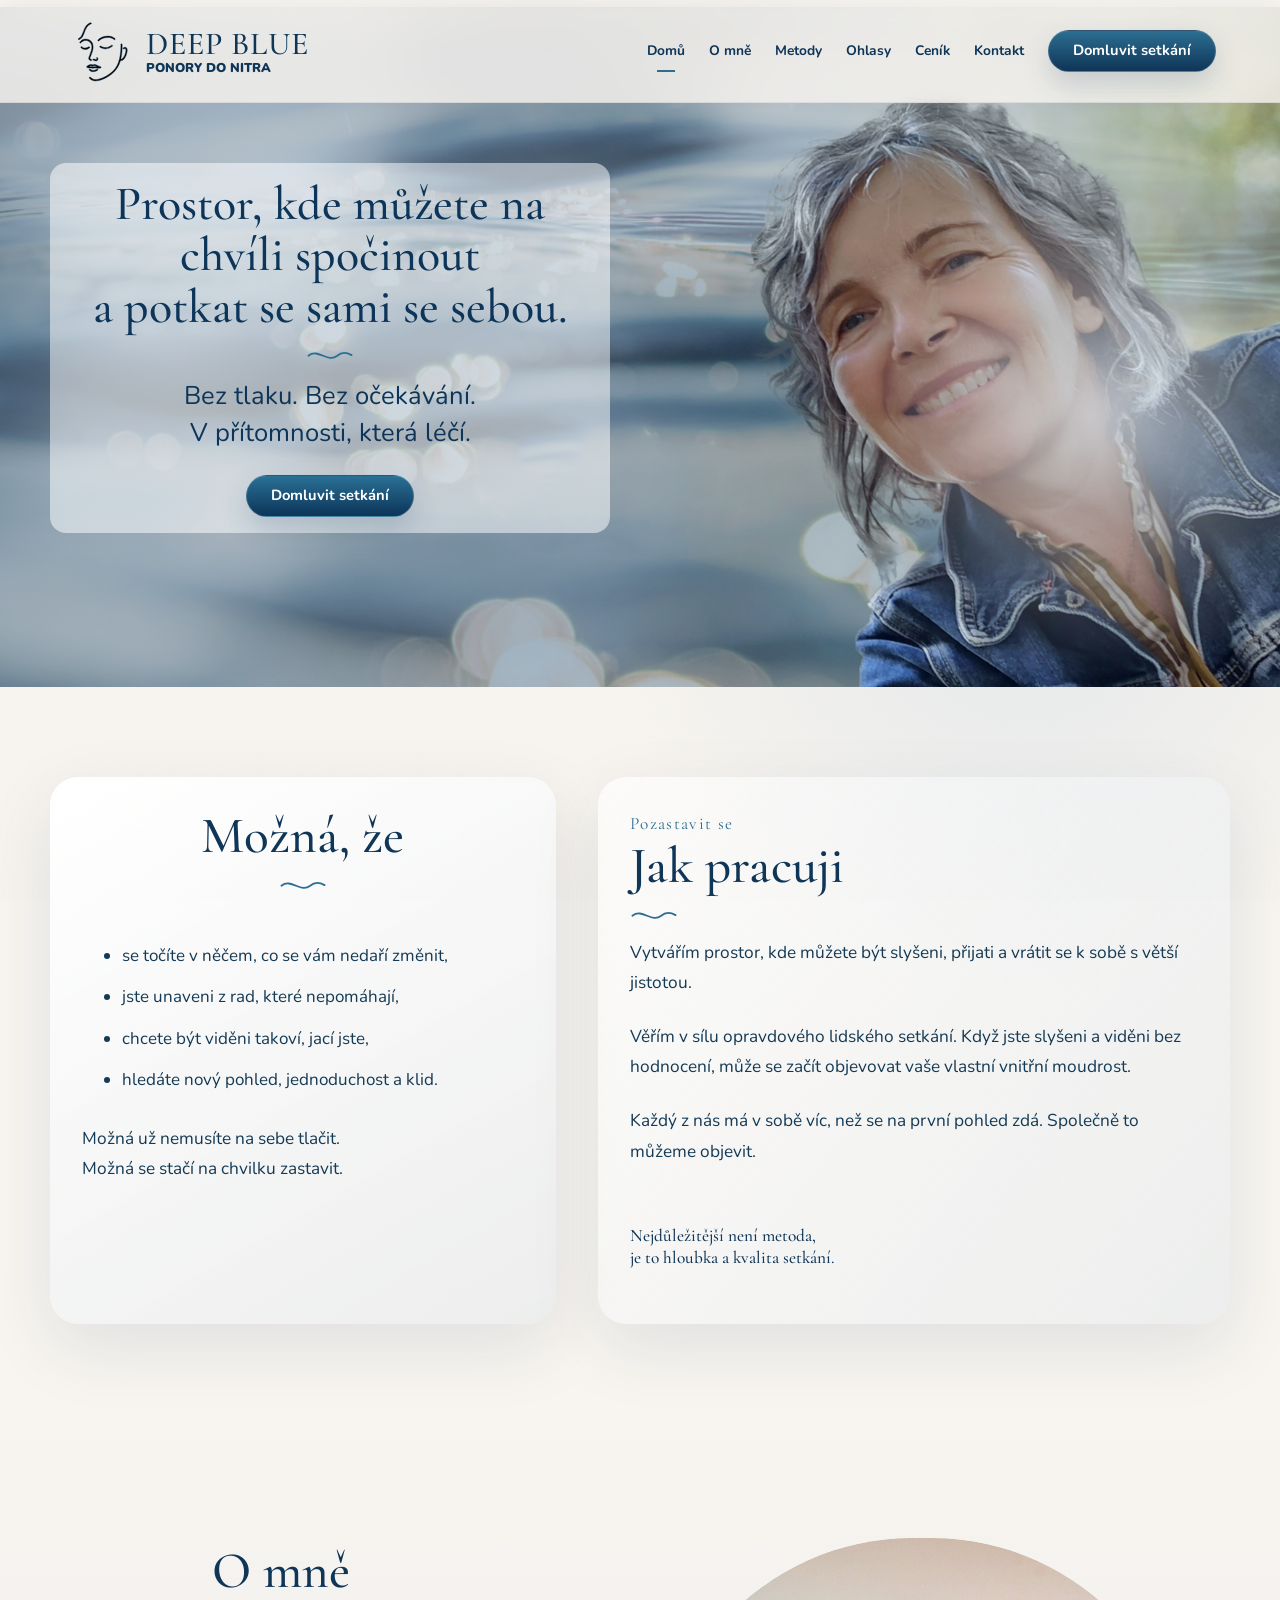
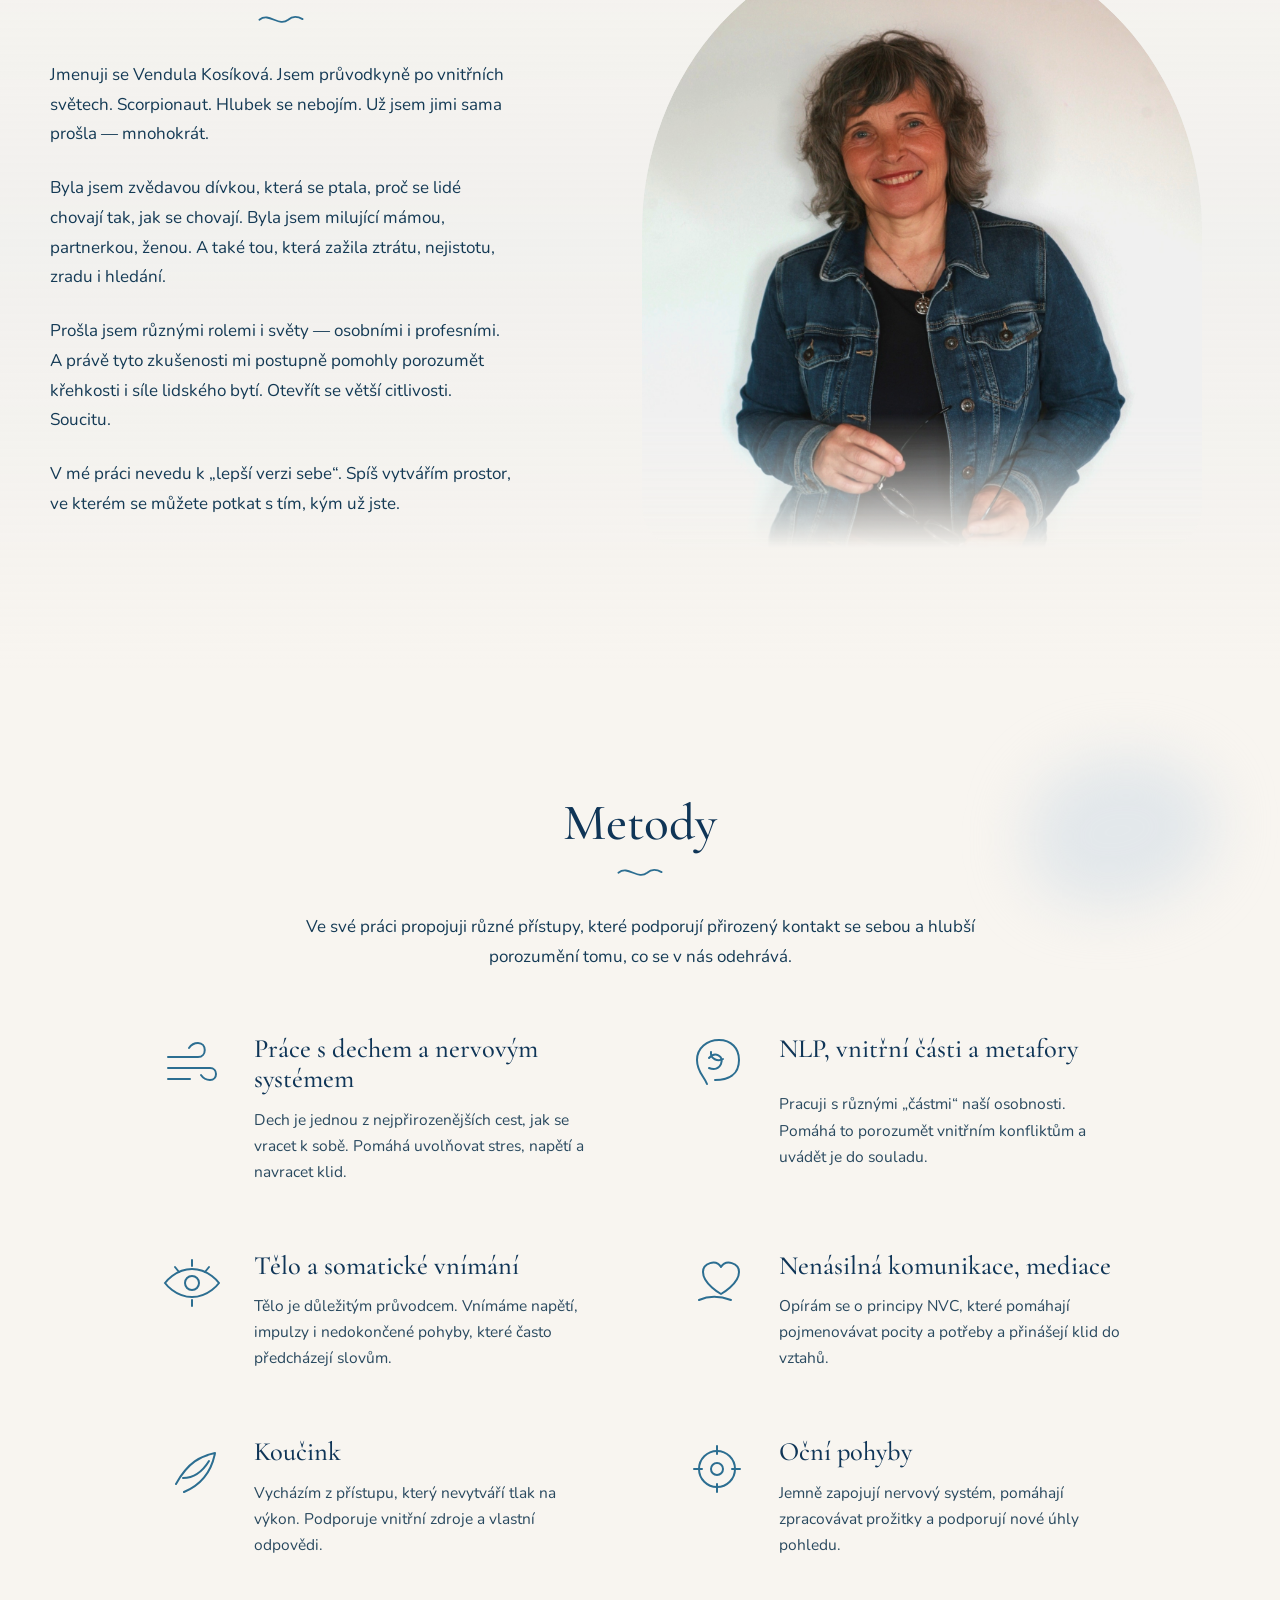
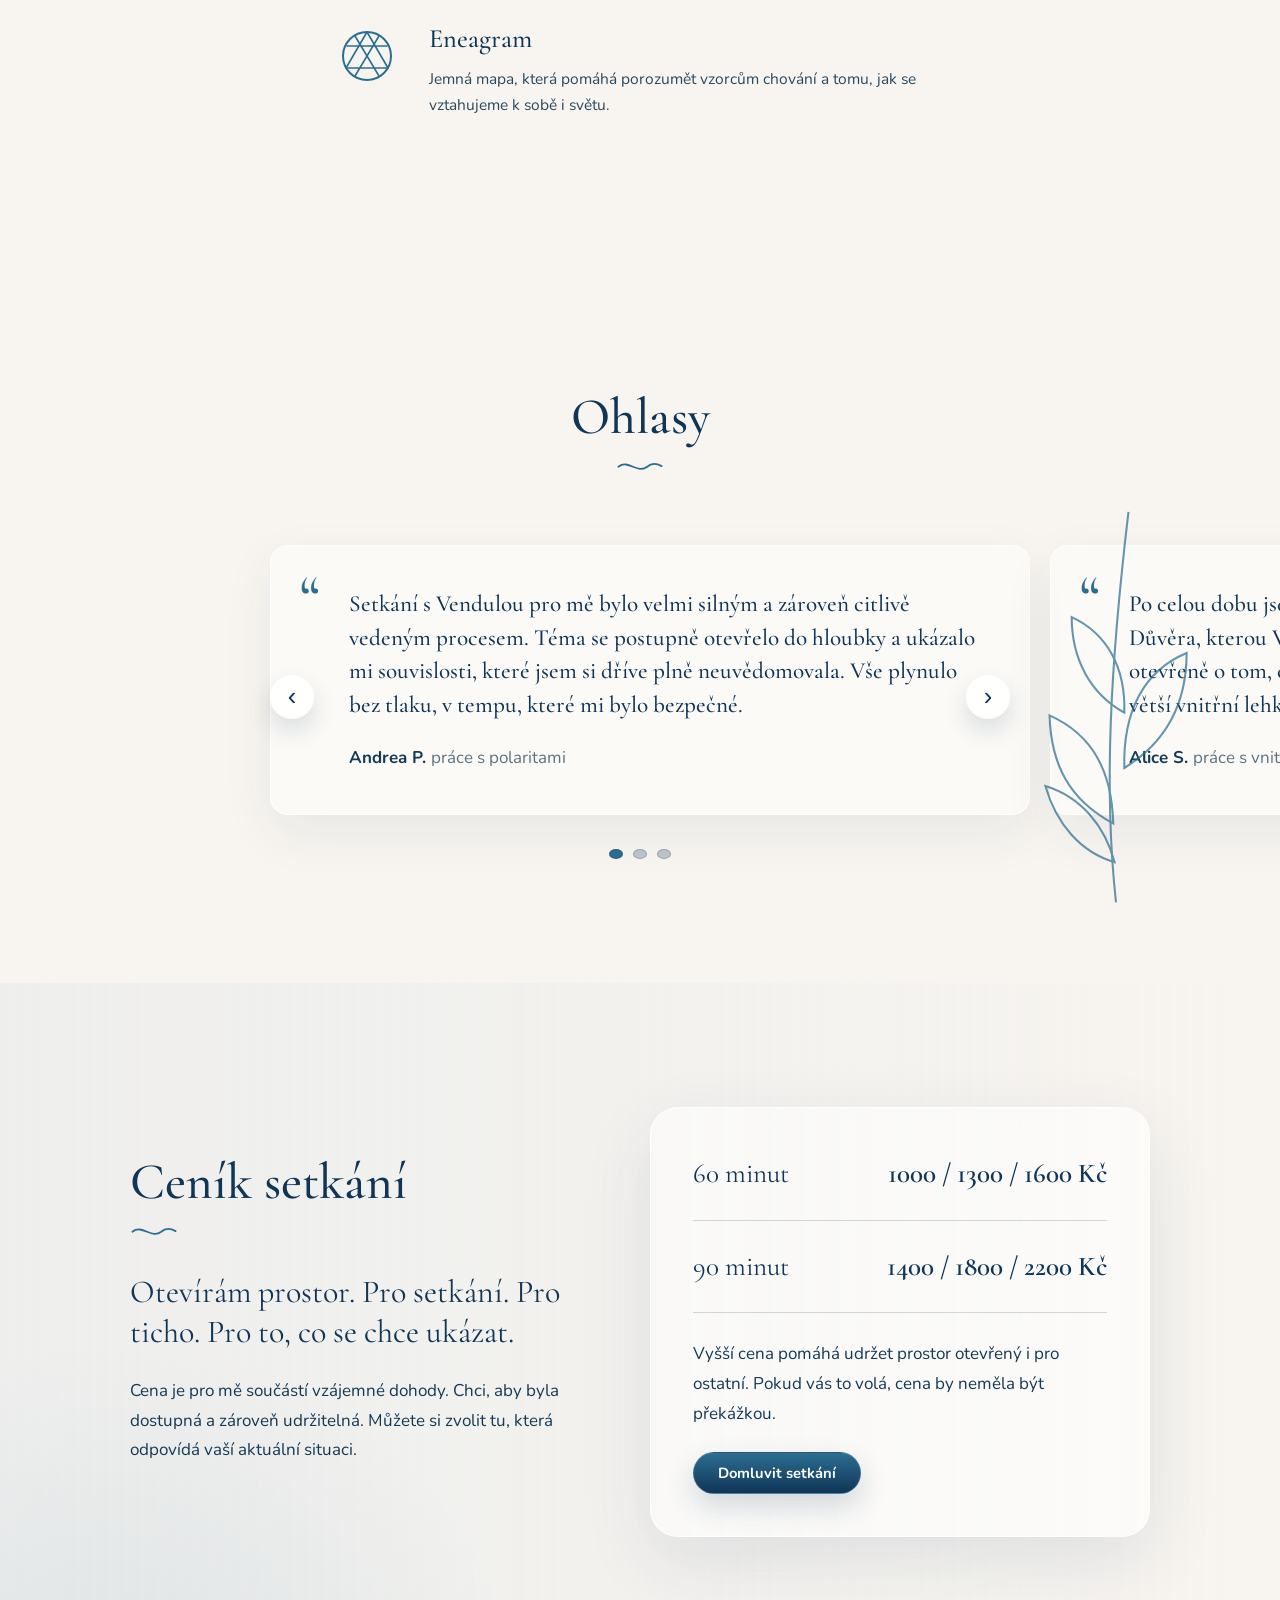
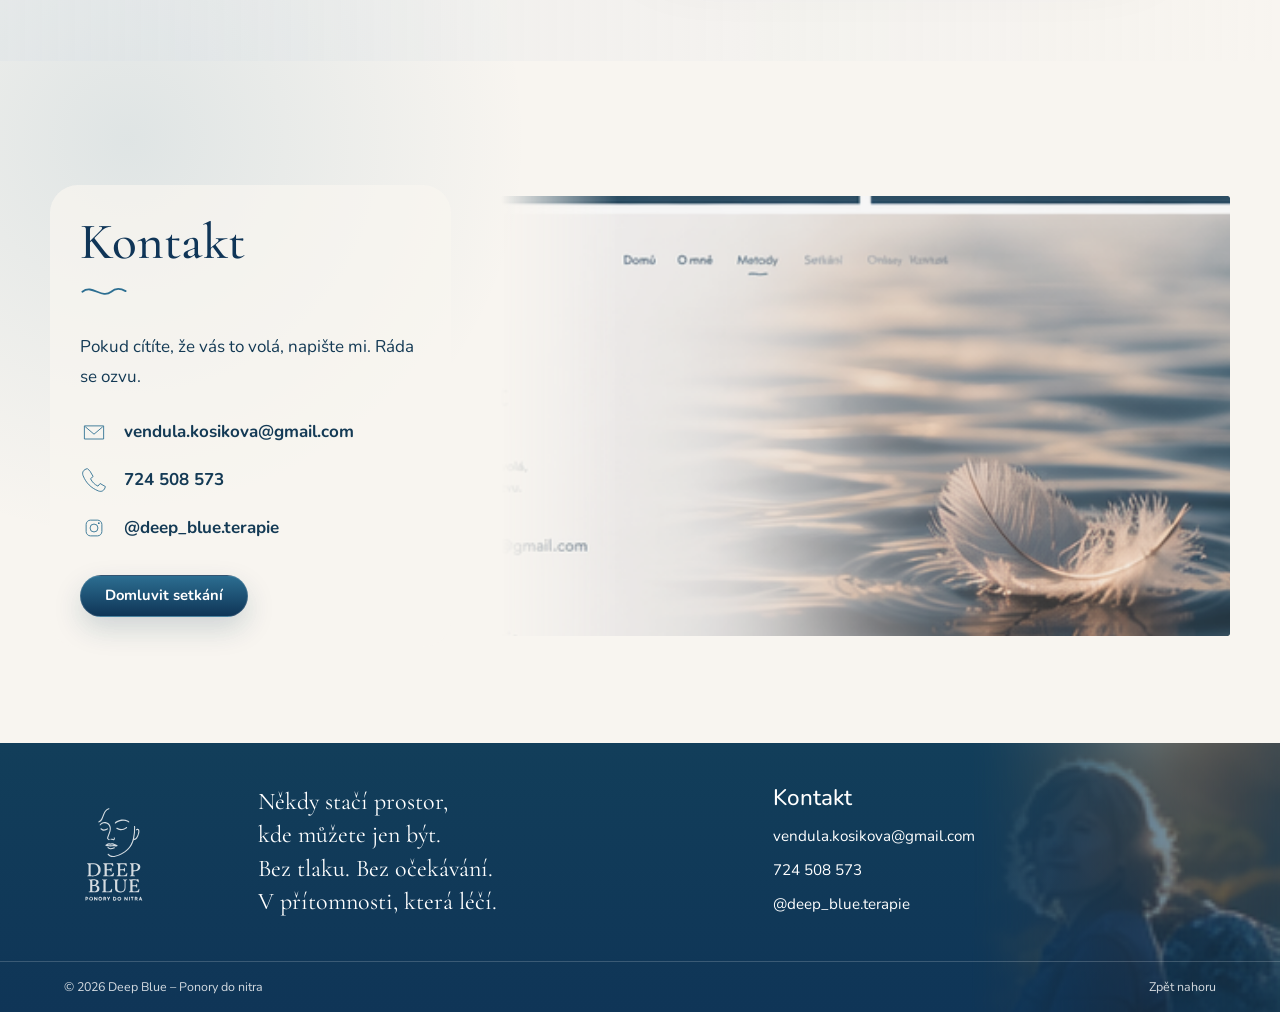
==== index.html @ cccdc0a8 "Moved to root" ====
<!doctype html>
<html lang="cs">
<head>
  <meta charset="utf-8">
  <meta name="viewport" content="width=device-width, initial-scale=1">
  <title>Deep Blue – Ponory do nitra | Vendula Kosíková</title>
  <meta name="description" content="Deep Blue je prostor pro ponory do nitra, klidné setkání, přítomnost a práci s dechem, tělem, nervovým systémem, NLP a vnitřními částmi.">
  <link rel="preconnect" href="https://fonts.googleapis.com">
  <link rel="preconnect" href="https://fonts.gstatic.com" crossorigin>
  <link href="https://fonts.googleapis.com/css2?family=Cormorant+Garamond:wght@400;500;600;700&family=Nunito:wght@300;400;500;600;700&display=swap" rel="stylesheet">
  <link rel="stylesheet" href="assets/css/style.css">
</head>
<body>
  <div class="site-shell" id="top">
    <header class="site-header" aria-label="Hlavní navigace">
      <a class="brand" href="#home" aria-label="Deep Blue domů">
        <span class="brand-mark-wrap">
          <svg class="brand-mark" xmlns="http://www.w3.org/2000/svg" xmlns:xlink="http://www.w3.org/1999/xlink" zoomAndPan="magnify" viewBox="0 0 810 809.999993" preserveAspectRatio="xMidYMid meet" version="1.0"><path fill="#000000" d="M 319.3125 739.976562 C 309.554688 734.679688 301.347656 728.46875 294.984375 720.085938 C 291.921875 716.050781 290.734375 711.464844 295.113281 707.789062 C 299.160156 704.390625 303.15625 706.191406 306.535156 709.628906 C 332.089844 735.660156 362.882812 740.472656 397.027344 732.140625 C 459.863281 716.804688 514.351562 685.851562 561.691406 642.441406 C 605.347656 602.414062 629.390625 551.101562 642.382812 494.183594 C 654.238281 442.242188 659.542969 389.597656 658.195312 336.28125 C 658.054688 330.601562 655.15625 321.4375 664.605469 321.273438 C 674.507812 321.101562 672.808594 330.300781 673.03125 337.023438 C 674.753906 389.167969 669.34375 440.65625 658.808594 491.671875 C 658.289062 494.179688 656.839844 496.832031 659.527344 498.769531 C 662.300781 500.769531 664.933594 499.253906 667.542969 497.867188 C 674.25 494.304688 680.199219 489.667969 684.683594 483.652344 C 704.257812 457.390625 713.953125 427.472656 716.699219 395.082031 C 717.054688 390.898438 715.714844 387.195312 713.863281 383.546875 C 710.863281 377.632812 706.546875 375.75 700.433594 378.808594 C 699.921875 379.066406 699.425781 379.375 698.890625 379.570312 C 694.121094 381.316406 688.429688 386.898438 684.8125 379.535156 C 681.460938 372.707031 687.054688 367.765625 692.640625 365.332031 C 714.929688 355.621094 728.832031 363.3125 731.542969 391.203125 C 732.839844 404.523438 729.664062 417.46875 726.269531 430.230469 C 720.5625 451.691406 713.253906 472.492188 700.050781 490.734375 C 690.574219 503.835938 678.167969 512.78125 662.339844 516.121094 C 654.820312 517.710938 651.125 521.773438 648.933594 528.757812 C 637.117188 566.414062 619.59375 601.054688 593.964844 631.339844 C 570.515625 659.046875 542.164062 680.789062 511.707031 700.207031 C 472.710938 725.074219 430.773438 742.273438 385.171875 749.914062 C 362.601562 753.695312 340.535156 751 319.3125 739.976562 Z M 319.3125 739.976562 " fill-opacity="1" fill-rule="nonzero"/><path fill="#000000" d="M 248.300781 267.09375 C 273.332031 267.9375 295.71875 273.847656 313.257812 291.820312 C 332.65625 311.695312 337.464844 336.617188 337.160156 363.210938 C 336.902344 385.699219 329.980469 406.675781 322.550781 427.484375 C 316.570312 444.230469 310.019531 460.777344 303.546875 477.339844 C 298.410156 490.492188 299.941406 494.816406 312.644531 501.441406 C 313.917969 502.105469 315.234375 502.699219 316.460938 503.4375 C 320.023438 505.589844 322.113281 508.484375 320.210938 512.742188 C 318.34375 516.914062 315.082031 519.03125 310.472656 517.652344 C 291.648438 512.023438 280.914062 497.867188 287.164062 479.402344 C 295.441406 454.964844 304.726562 430.871094 313.285156 406.527344 C 321.003906 384.566406 325.003906 361.984375 319.910156 338.890625 C 308.117188 285.4375 243.90625 265.316406 203.554688 302.199219 C 201.015625 304.519531 198.648438 307.035156 196.289062 309.542969 C 192.917969 313.121094 189.347656 317.960938 184.179688 313.476562 C 179.492188 309.410156 182.527344 304.535156 185.332031 300.367188 C 200.175781 278.300781 221.925781 269.117188 248.300781 267.09375 Z M 248.300781 267.09375 " fill-opacity="1" fill-rule="nonzero"/><path fill="#000000" d="M 278.320312 573.582031 C 293.464844 562.238281 309.132812 557.261719 327.039062 564.714844 C 331.027344 566.371094 334.933594 565.214844 338.75 563.753906 C 350.972656 559.082031 362.863281 560.523438 374.59375 565.609375 C 391.355469 572.878906 406.761719 583.421875 425.339844 586.320312 C 429.355469 586.949219 429.460938 590.589844 429.492188 593.800781 C 429.535156 597.921875 427.09375 600 423.351562 600.933594 C 409.3125 604.433594 395.015625 606.074219 380.773438 603.441406 C 366.996094 600.894531 353.566406 600.386719 340.007812 604.308594 C 336.53125 605.3125 332.882812 606.210938 329.035156 604.914062 C 315.183594 600.238281 300.792969 600.917969 286.480469 601.039062 C 279.429688 601.101562 272.769531 599.5 266.757812 595.933594 C 259.515625 591.640625 259.699219 584.902344 266.835938 580.714844 C 270.539062 578.539062 274.148438 576.203125 278.320312 573.582031 M 330.105469 581.8125 C 325.90625 581.765625 322.589844 579.15625 318.792969 577.929688 C 308.488281 574.597656 299.4375 576.800781 294.695312 583.878906 C 321.832031 592.121094 349.019531 587.53125 377.339844 585.753906 C 375.882812 583.746094 375.640625 583.15625 375.199219 582.859375 C 374.257812 582.226562 373.222656 581.726562 372.207031 581.207031 C 358.554688 574.203125 345.015625 576.292969 330.105469 581.8125 Z M 330.105469 581.8125 " fill-opacity="1" fill-rule="nonzero"/><path fill="#000000" d="M 203.824219 226.636719 C 216.832031 202.484375 223.898438 176.550781 234.832031 152.210938 C 245.320312 128.855469 258.585938 107.683594 279.175781 91.8125 C 287.222656 85.613281 296.132812 81.109375 305.859375 78.21875 C 310.789062 76.753906 315.46875 77.222656 317.21875 82.636719 C 318.792969 87.5 315.839844 91.203125 311.265625 92.605469 C 275.875 103.445312 260.191406 132.261719 246.820312 163.105469 C 237.011719 185.730469 230.320312 209.605469 219.285156 231.769531 C 210.265625 249.886719 197.136719 263.742188 178.886719 272.578125 C 174.441406 274.730469 169.363281 277.175781 166.113281 271.164062 C 162.847656 265.117188 166.800781 261.492188 171.75 258.839844 C 185.515625 251.464844 196.695312 241.527344 203.824219 226.636719 Z M 203.824219 226.636719 " fill-opacity="1" fill-rule="nonzero"/><path fill="#000000" d="M 405.875 285.875 C 401.886719 289.710938 398.082031 292.5625 393.503906 288.277344 C 388.785156 283.851562 392.273438 279.613281 394.847656 276.050781 C 400.285156 268.515625 407.332031 262.472656 415.4375 258.011719 C 467.523438 229.34375 520.753906 222.613281 575.5 250.46875 C 580.320312 252.921875 584.792969 256.183594 589.085938 259.507812 C 593.097656 262.613281 595.15625 266.726562 591.300781 271.367188 C 587.800781 275.582031 583.554688 274.664062 579.792969 271.832031 C 567.941406 262.910156 555.054688 255.738281 540.554688 252.835938 C 490.886719 242.898438 445.351562 251.007812 405.875 285.875 Z M 405.875 285.875 " fill-opacity="1" fill-rule="nonzero"/><path fill="#000000" d="M 466.15625 380.058594 C 449.953125 377.375 435.53125 371.953125 421.851562 364.492188 C 419.605469 363.269531 417.363281 361.882812 415.492188 360.164062 C 412.902344 357.78125 412.574219 354.570312 413.9375 351.441406 C 415.289062 348.335938 418.203125 347.851562 421.214844 348.085938 C 425.285156 348.402344 429.054688 349.816406 432.558594 351.8125 C 471.117188 373.769531 507.363281 366.6875 542.308594 343.132812 C 545.839844 340.75 548.953125 337.605469 553.710938 337.675781 C 557.039062 337.722656 560.167969 338.191406 561.8125 341.414062 C 563.53125 344.785156 561.753906 347.570312 559.46875 349.894531 C 557.875 351.515625 555.992188 352.882812 554.109375 354.175781 C 527.855469 372.222656 499.40625 382.921875 466.15625 380.058594 Z M 466.15625 380.058594 " fill-opacity="1" fill-rule="nonzero"/><path fill="#000000" d="M 213.890625 360.261719 C 234.496094 377.375 255.15625 370.898438 275.796875 361.960938 C 279.46875 360.371094 282.765625 357.925781 286.382812 356.1875 C 290.5625 354.179688 294.328125 355.164062 296.980469 358.972656 C 299.683594 362.851562 297.953125 366.429688 294.863281 368.84375 C 272.292969 386.472656 229.355469 399.019531 200.898438 371.023438 C 199.269531 369.417969 197.726562 367.695312 196.304688 365.902344 C 193.839844 362.796875 193.753906 359.488281 196.332031 356.464844 C 198.832031 353.527344 202.074219 352.5625 205.582031 354.574219 C 208.304688 356.136719 210.8125 358.074219 213.890625 360.261719 Z M 213.890625 360.261719 " fill-opacity="1" fill-rule="nonzero"/><path fill="#000000" d="M 380.859375 633.394531 C 363.859375 641.125 346.824219 645.582031 328.628906 644.109375 C 314.960938 643 303.15625 637.75 293.847656 627.503906 C 290.714844 624.050781 289.089844 619.898438 292.742188 615.960938 C 296.375 612.046875 300.652344 612.972656 304.167969 616.296875 C 323.476562 634.570312 344.96875 630.636719 366.824219 622.539062 C 371.652344 620.753906 376.257812 618.359375 380.929688 616.171875 C 384.867188 614.328125 388.894531 613.285156 391.429688 617.878906 C 393.667969 621.933594 392.15625 625.789062 388.71875 628.585938 C 386.519531 630.375 383.886719 631.625 380.859375 633.394531 Z M 380.859375 633.394531 " fill-opacity="1" fill-rule="nonzero"/><path fill="#000000" d="M 393.386719 494.152344 C 393.351562 514.464844 379.164062 524.460938 361.257812 517.476562 C 354.824219 514.96875 348.476562 512.523438 341.371094 512.589844 C 336.609375 512.636719 332.550781 510.492188 332.574219 505.203125 C 332.601562 499.714844 337.113281 498.578125 341.652344 498.082031 C 351.101562 497.046875 359.828125 499.730469 368.375 503.292969 C 371.699219 504.679688 374.898438 505.695312 377.800781 502.4375 C 380.367188 499.5625 380.777344 496.503906 379.378906 492.894531 C 377.691406 488.550781 373.8125 482.738281 379.71875 480.074219 C 386.296875 477.105469 388.65625 484.199219 391.488281 488.617188 C 392.394531 490.03125 392.699219 491.824219 393.386719 494.152344 Z M 393.386719 494.152344 " fill-opacity="1" fill-rule="nonzero"/></svg>
          <!--! <img class="brand-mark" src="assets/svg/Head.svg" alt="Deep Blue logo"> -->
        </span>
        <span class="brand-text">
          <span class="brand-title">DEEP BLUE</span>
          <span class="brand-subtitle">PONORY DO NITRA</span>
        </span>
      </a>

      <button class="menu-toggle" type="button" aria-expanded="false" aria-controls="main-menu">
        <span></span><span></span><span></span>
        <span class="sr-only">Otevřít menu</span>
      </button>

      <nav class="main-nav" id="main-menu">
        <a href="#home">Domů</a>
        <a href="#o-mne">O mně</a>
        <a href="#metody">Metody</a>
        <a href="#ohlasy">Ohlasy</a>
        <a href="#cenik">Ceník</a>
        <a href="#kontakt">Kontakt</a>
        <a class="nav-cta" href="#kontakt">Domluvit setkání</a>
      </nav>
    </header>

    <main>
      <section class="hero section" id="home" aria-labelledby="hero-title">
        <div class="container hero-grid">
          <div class="hero-copy">
            <h2 id="hero-title">Prostor, kde můžete na chvíli spočinout<br>a potkat se sami se sebou.</h2>
            <p class="lead">Bez tlaku. Bez očekávání.<br>V přítomnosti, která léčí.</p>
            <a class="button" href="#kontakt">Domluvit setkání</a>
          </div>
        </div>
      </section>

      <section class="section intro" aria-labelledby="intro-title">
        <div class="container intro-grid">
          <div class="intro-side intro-copy-card">
            <h2>Možná, že</h2>
            <ul>
              <li>se točíte v něčem, co se vám nedaří změnit,</li>
              <li>jste unaveni z rad, které nepomáhají,</li>
              <li>chcete být viděni takoví, jací jste,</li>
              <li>hledáte nový pohled, jednoduchost a klid.</li>
            </ul>
            <p>Možná už nemusíte na sebe tlačit.<br>Možná se stačí na chvilku zastavit.</p>
          </div>
          <div class="intro-side intro-visual-card" aria-label="Přidaný prvek">
            <p class="eyebrow">Pozastavit se</p>
            <h2 id="intro-title">Jak pracuji</h2>
            <p>Vytvářím prostor, kde můžete být slyšeni, přijati a vrátit se k sobě s větší jistotou.</p>
            <p>Věřím v sílu opravdového lidského setkání. Když jste slyšeni a viděni bez hodnocení, může se začít objevovat vaše vlastní vnitřní moudrost.</p>
            <p>Každý z nás má v sobě víc, než se na první pohled zdá. Společně to můžeme objevit.</p>
            <p class="poetic">Nejdůležitější není metoda,<br>je to hloubka a kvalita setkání.</p>
          </div>
        </div>
      </section>

      <section class="section about" id="o-mne" aria-labelledby="about-title">
        <div class="container about-grid">
          <div class="about-copy">
            <h2 id="about-title">O mně</h2>
            <p>Jmenuji se Vendula Kosíková. Jsem průvodkyně po vnitřních světech. Scorpionaut. Hlubek se nebojím. Už jsem jimi sama prošla — mnohokrát.</p>
            <p>Byla jsem zvědavou dívkou, která se ptala, proč se lidé chovají tak, jak se chovají. Byla jsem milující mámou, partnerkou, ženou. A také tou, která zažila ztrátu, nejistotu, zradu i hledání.</p>
            <p>Prošla jsem různými rolemi i světy — osobními i profesními. A právě tyto zkušenosti mi postupně pomohly porozumět křehkosti i síle lidského bytí. Otevřít se větší citlivosti. Soucitu.</p>
            <p>V mé práci nevedu k „lepší verzi sebe“. Spíš vytvářím prostor, ve kterém se můžete potkat s tím, kým už jste.</p>
          </div>
          <div class="about-visual">
            <img src="assets/img/about-vendula1.jpg" alt="Vendula Kosíková, průvodkyně prostoru Deep Blue" loading="lazy">
          </div>
        </div>
      </section>

      <section class="section methods" id="metody" aria-labelledby="methods-title">
        <div class="container">
          <div class="section-heading centered">
            <h2 id="methods-title">Metody</h2>
            <p>Ve své práci propojuji různé přístupy, které podporují přirozený kontakt se sebou a hlubší porozumění tomu, co se v nás odehrává.</p>
          </div>
          <div class="method-grid">
            <article class="method-card"><svg><use href="assets/svg/icon-pack.svg#icon-breath"></use></svg><h3>Práce s dechem a nervovým systémem</h3><p>Dech je jednou z nejpřirozenějších cest, jak se vracet k sobě. Pomáhá uvolňovat stres, napětí a navracet klid.</p></article>
            <article class="method-card"><svg><use href="assets/svg/icon-pack.svg#icon-parts"></use></svg><h3>NLP, vnitřní části a metafory</h3><p>Pracuji s různými „částmi“ naší osobnosti. Pomáhá to porozumět vnitřním konfliktům a uvádět je do souladu.</p></article>
            <article class="method-card"><svg><use href="assets/svg/icon-pack.svg#icon-eye"></use></svg><h3>Tělo a somatické vnímání</h3><p>Tělo je důležitým průvodcem. Vnímáme napětí, impulzy i nedokončené pohyby, které často předcházejí slovům.</p></article>
            <article class="method-card"><svg><use href="assets/svg/icon-pack.svg#icon-nvc"></use></svg><h3>Nenásilná komunikace, mediace</h3><p>Opírám se o principy NVC, které pomáhají pojmenovávat pocity a potřeby a přinášejí klid do vztahů.</p></article>
            <article class="method-card"><svg><use href="assets/svg/icon-pack.svg#icon-coaching"></use></svg><h3>Koučink</h3><p>Vycházím z přístupu, který nevytváří tlak na výkon. Podporuje vnitřní zdroje a vlastní odpovědi.</p></article>
            <article class="method-card"><svg><use href="assets/svg/icon-pack.svg#icon-eye-movement"></use></svg><h3>Oční pohyby</h3><p>Jemně zapojují nervový systém, pomáhají zpracovávat prožitky a podporují nové úhly pohledu.</p></article>
            <article class="method-card method-wide"><svg><use href="assets/svg/icon-pack.svg#icon-enneagram"></use></svg><h3>Eneagram</h3><p>Jemná mapa, která pomáhá porozumět vzorcům chování a tomu, jak se vztahujeme k sobě i světu.</p></article>
          </div>
        </div>
      </section>

      <section class="section testimonials" id="ohlasy" aria-labelledby="testimonials-title">
        <div class="container testimonials-wrap">
          <div class="section-heading centered">
            <h2 id="testimonials-title">Ohlasy</h2>
          </div>
          <div class="quote-carousel" aria-roledescription="carousel">
            <div class="quote-track" aria-live="polite">
              <figure class="quote-card quote-slide"><blockquote>Setkání s Vendulou pro mě bylo velmi silným a zároveň citlivě vedeným procesem. Téma se postupně otevřelo do hloubky a ukázalo mi souvislosti, které jsem si dříve plně neuvědomovala. Vše plynulo bez tlaku, v tempu, které mi bylo bezpečné.</blockquote><figcaption>Andrea P. <span>práce s polaritami</span></figcaption></figure>
              <figure class="quote-card quote-slide"><blockquote>Po celou dobu jsem se cítila bezpečně, uvolněně a překvapivě i hravě. Důvěra, kterou Vendula dokázala vytvořit, mi umožnila mluvit otevřeně o tom, co prožívám. Po sezení jsem cítila velkou úlevu a větší vnitřní lehkost.</blockquote><figcaption>Alice S. <span>práce s vnitřními částmi</span></figcaption></figure>
              <figure class="quote-card quote-slide"><blockquote>Díky technice NLP, kterou mě Vendula provedla s laskavostí, pevností a velkou citlivostí, jsem získala nový pohled na celou situaci a prožila hlubokou vnitřní proměnu.</blockquote><figcaption>Jana H.</figcaption></figure>
            </div>
            <button class="carousel-control prev" type="button" aria-label="Previous quote">‹</button>
            <button class="carousel-control next" type="button" aria-label="Next quote">›</button>
            <div class="carousel-dots" aria-label="Carousel navigation"></div>
          </div>
          <svg class="branch branch-testimonials" viewBox="0 0 130 300" aria-hidden="true"><path d="M65 292C56 210 61 120 74 10" fill="none" stroke="currentColor" stroke-width="1.5"/><path d="M63 235c-32-17-45-43-46-78 31 14 45 40 46 78zm8-40c31-19 45-48 45-83-31 13-46 42-45 83zm-7 68c-24-7-42-27-50-55 26 8 43 29 50 55zm7-108c-25-14-38-39-38-69 26 12 39 37 38 69z" fill="none" stroke="currentColor" stroke-width="1.5"/></svg>
        </div>
      </section>

      <section class="section pricing" id="cenik" aria-labelledby="pricing-title">
        <div class="container pricing-grid">
          <div>
            <h2 id="pricing-title">Ceník setkání</h2>
            <p class="lead-small">Otevírám prostor. Pro setkání. Pro ticho. Pro to, co se chce ukázat.</p>
            <p>Cena je pro mě součástí vzájemné dohody. Chci, aby byla dostupná a zároveň udržitelná. Můžete si zvolit tu, která odpovídá vaší aktuální situaci.</p>
          </div>
          <div class="price-panel">
            <div class="price-row"><span>60 minut</span><strong>1000 / 1300 / 1600 Kč</strong></div>
            <div class="price-row"><span>90 minut</span><strong>1400 / 1800 / 2200 Kč</strong></div>
            <p>Vyšší cena pomáhá udržet prostor otevřený i pro ostatní. Pokud vás to volá, cena by neměla být překážkou.</p>
            <a class="button" href="#kontakt">Domluvit setkání</a>
          </div>
        </div>
      </section>

      <section class="section contact" id="kontakt" aria-labelledby="contact-title">
        <div class="container contact-grid">
          <div class="contact-card">
            <h2 id="contact-title">Kontakt</h2>
            <p>Pokud cítíte, že vás to volá, napište mi. Ráda se ozvu.</p>
            <ul class="contact-list">
              <li><svg><use href="assets/svg/icon-pack.svg#icon-mail"></use></svg><a href="mailto:vendula.kosikova@gmail.com">vendula.kosikova@gmail.com</a></li>
              <li><svg><use href="assets/svg/icon-pack.svg#icon-phone"></use></svg><a href="tel:+420724508573">724 508 573</a></li>
              <li><svg><use href="assets/svg/icon-pack.svg#icon-instagram"></use></svg><a href="https://www.instagram.com/deep_blue.terapie/" target="_blank" rel="noopener">@deep_blue.terapie</a></li>
            </ul>
            <a class="button" href="mailto:vendula.kosikova@gmail.com?subject=Deep%20Blue%20-%20domluven%C3%AD%20setk%C3%A1n%C3%AD">Domluvit setkání</a>
          </div>
          <div class="contact-visual" aria-hidden="true">
            <img src="assets/img/contact-water.png" alt="" loading="lazy">
          </div>
        </div>
      </section>
    </main>

    <footer class="site-footer">
      <div class="container footer-grid">
        <div class="footer-symbol"><img src="assets/svg/logo-deep-blue.svg" alt="Deep Blue"></div>
        <p class="footer-poem">Někdy stačí prostor,<br>kde můžete jen být.<br>Bez tlaku. Bez očekávání.<br>V přítomnosti, která léčí.</p>
        <div class="footer-contact"><h2>Kontakt</h2><a href="mailto:vendula.kosikova@gmail.com">vendula.kosikova@gmail.com</a><a href="tel:+420724508573">724 508 573</a><a href="https://www.instagram.com/deep_blue.terapie/" target="_blank" rel="noopener">@deep_blue.terapie</a></div>
      </div>
      <div class="footer-bottom"><span>© 2026 Deep Blue – Ponory do nitra</span><a href="#home">Zpět nahoru</a></div>
    </footer>
  </div>
  <script src="assets/js/main.js"></script>
</body>
</html>
---- assets/css/style.css ----
:root {
	--deep-blue: #0F3557;
	--secondary-blue: #2C6E91;
	--pale-blue: #D8E0E8;
	--accent: #F6C4EF;
	--paper: #F8F5F0;
	--paper-warm: #FBF8F3;
	--ink: #143A55;
	--muted: #5D7281;
	--line: rgba(15, 53, 87, .18);
	--card: rgba(255, 255, 255, .58);
	--shadow: 0 24px 70px rgba(15, 53, 87, .10);
	--header-height: 76px;
	--container: 1180px;
}

* {
	box-sizing: border-box
}

html {
	scroll-behavior: smooth;
	scroll-padding-top: calc(var(--header-height) + 22px)
}

body {
	margin: 0;
	font-family: Nunito, Montserrat, Arial, sans-serif;
	font-size: 17px;
	line-height: 1.75;
	color: var(--ink);
	background: var(--paper);
	background-image: radial-gradient(circle at 80% 10%, rgba(216, 224, 232, .55), transparent 26rem), radial-gradient(circle at 10% 85%, rgba(44, 110, 145, .12), transparent 25rem)
}

body::before {
	content: "";
	position: fixed;
	inset: 0;
	pointer-events: none;
	opacity: .28;
	background-image: url("data:image/svg+xml,%3Csvg xmlns='http://www.w3.org/2000/svg' width='160' height='160' viewBox='0 0 160 160'%3E%3Cfilter id='n'%3E%3CfeTurbulence type='fractalNoise' baseFrequency='.85' numOctaves='2' stitchTiles='stitch'/%3E%3C/filter%3E%3Crect width='160' height='160' filter='url(%23n)' opacity='.16'/%3E%3C/svg%3E")
}

a {
	color: inherit;
	text-decoration: none
}

a:hover {
	color: var(--secondary-blue)
}

img {
	max-width: 100%;
	display: block
}

.sr-only {
	position: absolute;
	width: 1px;
	height: 1px;
	padding: 0;
	margin: -1px;
	overflow: hidden;
	clip: rect(0, 0, 0, 0);
	white-space: nowrap;
	border: 0
}

.container {
	width: min(calc(100% - 48px), var(--container));
	margin-inline: auto
}

.section {
	position: relative;
	padding: 124px 0
}

.centered {
	text-align: center;
	margin-inline: auto
}

.narrow {
	max-width: 740px
}

h1,
h2,
h3,
.brand-title,
.poetic,
.quote-card blockquote {
	font-family: "Cormorant Garamond", Georgia, serif;
	color: var(--deep-blue);
	font-weight: 500
}

h1 {
	font-size: clamp(2.9rem, 7vw, 6.25rem);
	line-height: .98;
	letter-spacing: .02em;
	margin: 18px 0 20px
}

h2 {
	font-size: clamp(2.2rem, 4vw, 4.2rem);
	line-height: 1.08;
	margin: 0 0 34px;
	text-align: center
}

h2::after {
	content: "";
	display: block;
	width: 48px;
	height: 14px;
	margin: 13px auto 0;
	background: url("data:image/svg+xml,%3Csvg xmlns='http://www.w3.org/2000/svg' viewBox='0 0 80 18'%3E%3Cpath d='M4 11c17-13 32 13 48 0 8-7 15-6 24-1' fill='none' stroke='%232C6E91' stroke-width='3' stroke-linecap='round'/%3E%3C/svg%3E") center/contain no-repeat
}

h3 {
	font-size: 1.65rem;
	line-height: 1.15;
	margin: 0 0 12px
}

p {
	margin: 0 0 24px
}

.lead {
	font-size: clamp(1.35rem, 2vw, 2rem);
	line-height: 1.45;
	color: var(--deep-blue)
}

.lead-small {
	font-family: "Cormorant Garamond", Georgia, serif;
	font-size: 2rem;
	line-height: 1.25;
	color: var(--deep-blue)
}

.button,
.nav-cta {
	display: inline-flex;
	align-items: center;
	justify-content: center;
	border: 1px solid rgba(255, 255, 255, .15);
	border-radius: 999px;
	background: linear-gradient(180deg, var(--secondary-blue), var(--deep-blue));
	color: #fff;
	min-height: 42px;
	padding: 0 24px;
	font-size: .92rem;
	font-weight: 700;
	box-shadow: 0 12px 28px rgba(15, 53, 87, .18);
	transition: transform .2s ease, box-shadow .2s ease
}

.button:hover,
.nav-cta:hover {
	color: #fff;
	transform: translateY(-1px);
	box-shadow: 0 18px 36px rgba(15, 53, 87, .22)
}

.site-header {
	position: sticky;
	top: 0;
	z-index: 20;
	min-height: var(--header-height);
	display: flex;
	align-items: center;
	justify-content: space-between;
	gap: 24px;
	width: 100%;
	padding: 16px clamp(22px, 5vw, 64px);
	background: rgba(248, 245, 240, .82);
	backdrop-filter: blur(16px);
	border-bottom: 1px solid rgba(15, 53, 87, .08)
}

.brand {
	display: flex;
	align-items: center;
	gap: 12px;
	line-height: 1
}

.brand-text {
	display: grid;
	line-height: 1
}

.brand-mark-wrap {
	display: inline-flex;
	align-items: center;
	justify-content: center;
	flex: 0 0 auto
}

.brand-mark {
	width: 70px;
	object-fit: contain;
	/* Change the line color */
	stroke: var(--deep-blue);
	/* Change the line thickness */
	stroke-width: 5px;
}

.brand-title {
	font-size: 2rem;
	letter-spacing: .03em
}

.brand-subtitle {
	font-size: 0.8rem;
	font-weight: 900;
	color: var(--deep-blue);
	margin-top: 2px
}

.main-nav {
	display: flex;
	align-items: center;
	gap: 24px;
	font-size: .86rem;
	color: var(--deep-blue);
	font-weight: 700
}

.main-nav a:not(.nav-cta) {
	position: relative
}

.main-nav a:not(.nav-cta)::after {
	content: "";
	position: absolute;
	left: 50%;
	bottom: -9px;
	width: 0;
	height: 2px;
	background: var(--secondary-blue);
	transform: translateX(-50%);
	transition: width .2s
}

.main-nav a:hover::after,
.main-nav a.is-active::after {
	width: 18px
}

.menu-toggle {
	display: none;
	width: 44px;
	height: 44px;
	border: 0;
	background: transparent;
	color: var(--deep-blue);
	padding: 10px
}

.menu-toggle span:not(.sr-only) {
	display: block;
	height: 2px;
	background: currentColor;
	margin: 6px 0;
	border-radius: 9px
}

.face {
	position: absolute;
	right: 0vw;
	top: 10vh;
	height: 50vh;
	object-fit: contain;
	z-index: 2;
	filter: saturate(1.02) contrast(1.02) brightness(1.02);
}

.hero {
	max-height: calc(75vh);
	min-height: 680px;
	display: grid;
	align-items: center;
	padding-top: 0px;
	margin-top: calc(var(--header-height) * -1 - 20px);
	overflow: hidden;
	background-image:
		linear-gradient(135deg, rgba(15, 53, 87, .35), rgba(15, 53, 87, .08)),
		url('../img/Hero-background1.png');
	background-size: cover;
	background-position: center;
	background-repeat: no-repeat;
	filter: saturate(1.02) contrast(1.02) brightness(1.02);
}

.hero::after {
	content: "";
	position: absolute;
	right: -8vw;
	top: 14vh;
	width: 44vw;
	height: 44vw;
	min-width: 420px;
	background: radial-gradient(circle, rgba(216, 224, 232, .84), rgba(216, 224, 232, .28) 42%, transparent 68%);
	filter: blur(12px);
	z-index: -1
}

.hero-grid {
	display: grid;
	padding-top: calc(var(--header-height) + 50px);
  grid-template-columns: 1fr;
  align-items: center;
  justify-items: start;
}

.hero-copy {
	max-width: 560px;
	padding: 1rem;
	background-color: rgba(255, 255, 255, .48);
	border-radius: 1rem;
	display: grid;
	place-items: center;
	text-align: center;
}

.hero-copy h2 {
	font-size: clamp(2rem, 4vw, 3rem);
	margin-bottom: 1rem;
}

.hero-mark {
	width: min(260px, 40vw);
	opacity: .96;
	margin-bottom: 14px
}

.eyebrow {
	font-family: "Cormorant Garamond", Georgia, serif;
	font-size: 1.5rem;
	color: var(--secondary-blue);
	letter-spacing: .08em;
	margin: 0
}

.hero-card {
	align-self: end;
	background: rgba(255, 255, 255, .48);
	border: 1px solid rgba(255, 255, 255, .55);
	border-radius: 30px;
	padding: 44px 46px 36px;
	box-shadow: var(--shadow)
}

.hero-card h2 {
	text-align: left;
	font-size: 2.6rem;
	margin-bottom: 22px
}

.hero-card h2::after {
	margin-left: 0
}

.hero-card ul {
	list-style: none;
	margin: 0 0 28px;
	padding: 0
}

.hero-card li {
	position: relative;
	padding-left: 24px;
	margin-bottom: 13px
}

.hero-card li::before {
	content: "–";
	position: absolute;
	left: 0;
	color: var(--secondary-blue)
}

.intro {
	padding-top: 90px;
	padding-bottom: 90px
}

.intro-grid {
	display: grid;
	grid-template-columns: minmax(320px, 1fr) minmax(400px, 1.25fr);
	gap: 42px;
	align-items: stretch
}

.intro-side {
	background: rgba(255, 255, 255, .55);
	border-radius: 28px;
	padding: 32px;
	box-shadow: var(--shadow)
}

.intro-visual-card {
	display: grid;
	align-content: start;
	background: linear-gradient(308deg, rgba(216, 224, 232, .35), rgba(255, 255, 255, .65))
}

.intro-visual-card h2 {
	text-align: left;
	margin-bottom: 16px
}

.intro-visual-card h2::after {
	margin-left: 0
}

.intro-copy-card {
	display: grid;
	align-content: start;
	background: linear-gradient(330deg, rgba(216, 224, 232, .35), rgba(255, 255, 255, 1))
}

.intro-copy-card p {
	font-size: 1.08rem
}

.intro-copy-card li {
	margin-bottom: 14px;
	line-height: 1.6
}

.intro p {
	font-size: 1.08rem
}

.poetic {
	font-size: 2rem;
	line-height: 1.25;
	margin-top: 34px
}

.about {
	background: linear-gradient(180deg, transparent 0%, rgba(216, 224, 232, .20) 50%, transparent 100%)
}

.about-grid {
	display: grid;
	grid-template-columns: minmax(280px, .75fr) minmax(320px, 1fr);
	gap: clamp(44px, 8vw, 120px);
	align-items: center
}

.about-copy {
	max-width: 590px
}

.about-copy h2 {
	text-align: center
}

.about-visual {
	position: relative;
	min-height: 560px;
	display: flex;
	align-items: flex-end;
	justify-content: center
}

.about-visual img {
	width: min(100%, 560px);
	height: min(70vw, 610px);
	object-fit: cover;
	object-position: top;
	border-radius: 48% 48% 7% 7%;
	mask-image: linear-gradient(#000 78%, transparent);
	filter: saturate(.92) contrast(.95);
	box-shadow: 0 26px 80px rgba(15, 53, 87, .12)
}

.branch {
	color: var(--secondary-blue);
	opacity: .72
}

.branch-about {
	position: absolute;
	left: 0;
	bottom: 6%;
	width: 170px
}

.methods::before {
	content: "";
	position: absolute;
	right: 5%;
	top: 7%;
	width: 190px;
	height: 150px;
	background: rgba(216, 224, 232, .65);
	filter: blur(28px);
	border-radius: 54% 46% 60% 40%
}

.section-heading {
	max-width: 680px;
	margin: 0 auto 62px
}

.method-grid {
	display: grid;
	grid-template-columns: repeat(2, minmax(0, 1fr));
	gap: 42px 90px;
	max-width: 960px;
	margin-inline: auto
}

.method-card {
	display: grid;
	grid-template-columns: 70px minmax(0, 1fr);
	column-gap: 24px;
	align-items: start
}

.method-card svg {
	grid-row: span 2;
	width: 64px;
	height: 64px;
	color: var(--secondary-blue);
	stroke-width: 1
}

.method-card p {
	font-size: .97rem;
	line-height: 1.68;
	color: #29495f
}

.method-wide {
	grid-column: 1 / -1;
	max-width: 610px;
	margin-inline: auto
}

.testimonials {
	overflow: hidden
}

.testimonials-wrap {
	position: relative
}

.quote-carousel {
	position: relative;
	max-width: 760px;
	margin-inline: auto;
}

.quote-track {
	display: flex;
	transition: transform .6s ease;
	will-change: transform;
}

.quote-slide {
	flex: 0 0 100%;
	min-width: 100%;
	box-sizing: border-box;
}

.quote-card {
	position: relative;
	margin: 10px;
	background: rgba(255, 255, 255, .48);
	border: 1px solid rgba(255, 255, 255, .72);
	border-radius: 18px;
	padding: 42px 54px;
	box-shadow: 0 18px 52px rgba(15, 53, 87, .07);
}

.carousel-control {
	position: absolute;
	top: 50%;
	transform: translateY(-50%);
	width: 44px;
	height: 44px;
	border: none;
	border-radius: 999px;
	background: rgba(255, 255, 255, .88);
	color: var(--deep-blue);
	font-size: 1.6rem;
	cursor: pointer;
	box-shadow: 0 12px 24px rgba(15, 53, 87, .14);
	display: grid;
	place-items: center;
	transition: transform .2s ease, background .2s ease;
}

.carousel-control:hover,
.carousel-control:focus {
	transform: translateY(-50%) scale(1.05);
	background: rgba(255, 255, 255, 1);
}

.carousel-control.prev {
	left: 10px;
}

.carousel-control.next {
	right: 10px;
}

.carousel-dots {
	display: flex;
	justify-content: center;
	gap: 10px;
	margin-top: 24px;
}

.carousel-dot {
	width: 10px;
	height: 10px;
	border-radius: 50%;
	background: rgba(15, 53, 87, .25);
	border: 1px solid rgba(15, 53, 87, .2);
	cursor: pointer;
}

.carousel-dot.is-active {
	background: var(--secondary-blue);
}

.quote-card::before {
	content: "“";
	position: absolute;
	top: 20px;
	left: 28px;
	font-family: "Cormorant Garamond", Georgia, serif;
	font-size: 4rem;
	color: var(--secondary-blue);
	line-height: 1
}

.quote-card blockquote {
	margin: 0 0 20px 24px;
	font-size: 1.45rem;
	line-height: 1.45
}

.quote-card figcaption {
	margin-left: 24px;
	font-weight: 700
}

.quote-card figcaption span {
	font-weight: 400;
	color: var(--muted)
}

.branch-testimonials {
	position: absolute;
	right: 2%;
	bottom: -54px;
	width: 180px
}

.pricing {
	background: linear-gradient(90deg, rgba(216, 224, 232, .30), transparent)
}

.pricing-grid {
	display: grid;
	grid-template-columns: .9fr 1fr;
	gap: 70px;
	align-items: center;
	max-width: 1020px
}

.pricing h2 {
	text-align: left
}

.pricing h2::after {
	margin-left: 0
}

.price-panel {
	background: rgba(255, 255, 255, .55);
	border: 1px solid rgba(255, 255, 255, .78);
	border-radius: 28px;
	padding: 42px;
	box-shadow: var(--shadow)
}

.price-row {
	display: flex;
	justify-content: space-between;
	gap: 24px;
	padding: 22px 0;
	border-bottom: 1px solid var(--line);
	font-family: "Cormorant Garamond", Georgia, serif;
	color: var(--deep-blue);
	font-size: 1.7rem
}

.price-row:first-child {
	padding-top: 0
}

.price-row strong {
	font-weight: 600;
	text-align: right
}

.price-panel p {
	margin-top: 26px
}

.contact {
	padding-bottom: 96px
}

.contact-grid {
	display: grid;
	grid-template-columns: minmax(300px, .55fr) minmax(350px, 1fr);
	gap: 50px;
	align-items: center;
}

.contact-card {
	z-index: 1;
	background: rgba(248, 245, 240, .72);
	padding: 30px;
	border-radius: 28px;
}

.contact-card h2 {
	text-align: left
}

.contact-card h2::after {
	margin-left: 0
}

.contact-list {
	list-style: none;
	margin: 26px 0 32px;
	padding: 0
}

.contact-list li {
	display: flex;
	align-items: center;
	gap: 16px;
	margin-bottom: 18px;
	font-weight: 700
}

.contact-list svg {
	width: 28px;
	height: 28px;
	color: var(--secondary-blue)
}

.contact-visual img {
	width: 100%;
	height: 440px;
	object-fit: cover;
	border-radius: 2px;
	filter: saturate(.78) contrast(.94);
	mask-image: linear-gradient(90deg, transparent, #000 16%, #000 100%)
}

.site-footer {
	background: linear-gradient(180deg, #123e5a, var(--deep-blue));
	color: #fff;
	position: relative;
	overflow: hidden
}

.site-footer::after {
	content: "";
	position: absolute;
	right: 0;
	top: 0;
	width: 310px;
	height: 100%;
	background: url('../img/footer-light.png') center/cover no-repeat;
	opacity: .65;
	mask-image: linear-gradient(90deg, transparent, #000)
}

.footer-grid {
	position: relative;
	z-index: 1;
	display: grid;
	grid-template-columns: 150px 1fr 1fr;
	gap: 58px;
	align-items: center;
	padding: 42px 0
}

.footer-symbol img {
	width: 128px;
	filter: brightness(0) invert(1);
	opacity: .82
}

.footer-poem {
	font-family: "Cormorant Garamond", Georgia, serif;
	font-size: 1.5rem;
	line-height: 1.4;
	margin: 0
}

.footer-contact {
	display: grid;
	gap: 7px
}

.footer-contact h2 {
	font-size: 1.4rem;
	text-align: left;
	color: #fff;
	margin: 0 0 6px;
	font-family: Nunito, Arial, sans-serif
}

.footer-contact h2::after {
	display: none
}

.footer-contact a {
	font-size: .95rem
}

.footer-bottom {
	position: relative;
	z-index: 1;
	border-top: 1px solid rgba(255, 255, 255, .18);
	display: flex;
	justify-content: space-between;
	gap: 20px;
	padding: 14px clamp(22px, 5vw, 64px);
	font-size: .78rem;
	color: rgba(255, 255, 255, .82)
}

@media (max-width:980px) {
	:root {
		--header-height: 70px
	}

	.section {
		padding: 90px 0
	}

	.site-header {
		padding-inline: 24px
	}

	.menu-toggle {
		display: block;
		z-index: 21
	}

	.main-nav {
		position: fixed;
		inset: var(--header-height) 18px auto 18px;
		display: grid;
		gap: 4px;
		padding: 18px;
		background: rgba(248, 245, 240, .96);
		border: 1px solid rgba(15, 53, 87, .12);
		border-radius: 20px;
		box-shadow: var(--shadow);
		transform: translateY(-12px);
		opacity: 0;
		pointer-events: none;
		transition: .2s ease
	}

	.main-nav.is-open {
		transform: translateY(0);
		opacity: 1;
		pointer-events: auto
	}

	.main-nav a {
		padding: 10px 14px
	}

	.nav-cta {
		margin-top: 8px
	}

	.hero-grid,
	.intro-grid,
	.about-grid,
	.pricing-grid,
	.contact-grid {
		grid-template-columns: 1fr
	}

	.hero-grid {
		padding-top: 30px;
		justify-items: center;
	}

	.hero {
		min-height: 455px;
		max-height: 50vh
	}

	.hero-card {
		align-self: auto
	}

	.about-visual {
		min-height: auto;
		justify-content: flex-start
	}

	.about-visual img {
		height: 560px
	}

	.method-grid {
		gap: 36px;
		grid-template-columns: 1fr
	}

	.method-wide {
		grid-column: auto;
		max-width: none;
		margin: 0
	}

	.branch-testimonials {
		opacity: .25;
		right: -42px
	}

	.contact-visual {
		order: -1
	}

	.contact-visual img {
		height: 310px;
		mask-image: linear-gradient(#000, #000)
	}

	.footer-grid {
		grid-template-columns: 1fr;
		gap: 24px
	}

	.site-footer::after {
		opacity: .26
	}
}

@media (max-width:640px) {
	body {
		font-size: 16px;
		line-height: 1.68
	}

	.container {
		width: min(calc(100% - 34px), var(--container))
	}

	.brand-title {
		font-size: 1.55rem
	}

	.brand-subtitle {
		font-size: .84rem
	}

	.section {
		padding: 72px 0
	}

	h1 {
		font-size: 3.35rem
	}

	h2 {
		font-size: 2.55rem;
		margin-bottom: 26px
	}

	.hero-mark {
		width: 188px
	}

	.hero-card,
	.quote-card,
	.price-panel {
		padding: 30px 24px
	}

	.method-card {
		grid-template-columns: 52px 1fr;
		column-gap: 17px
	}

	.method-card svg {
		width: 48px;
		height: 48px
	}

	.quote-card blockquote {
		font-size: 1.22rem;
		margin-left: 8px
	}

	.quote-card figcaption {
		margin-left: 8px
	}

	.price-row {
		display: grid;
		font-size: 1.42rem
	}

	.contact-card {
		padding-top: 0
	}

	.footer-bottom {
		display: grid;
		text-align: center;
		justify-content: center
	}

	.about-visual img {
		height: 430px
	}

	.branch-about {
		width: 120px;
		left: -18px
	}

	.poetic {
		font-size: 1.65rem
	}
}
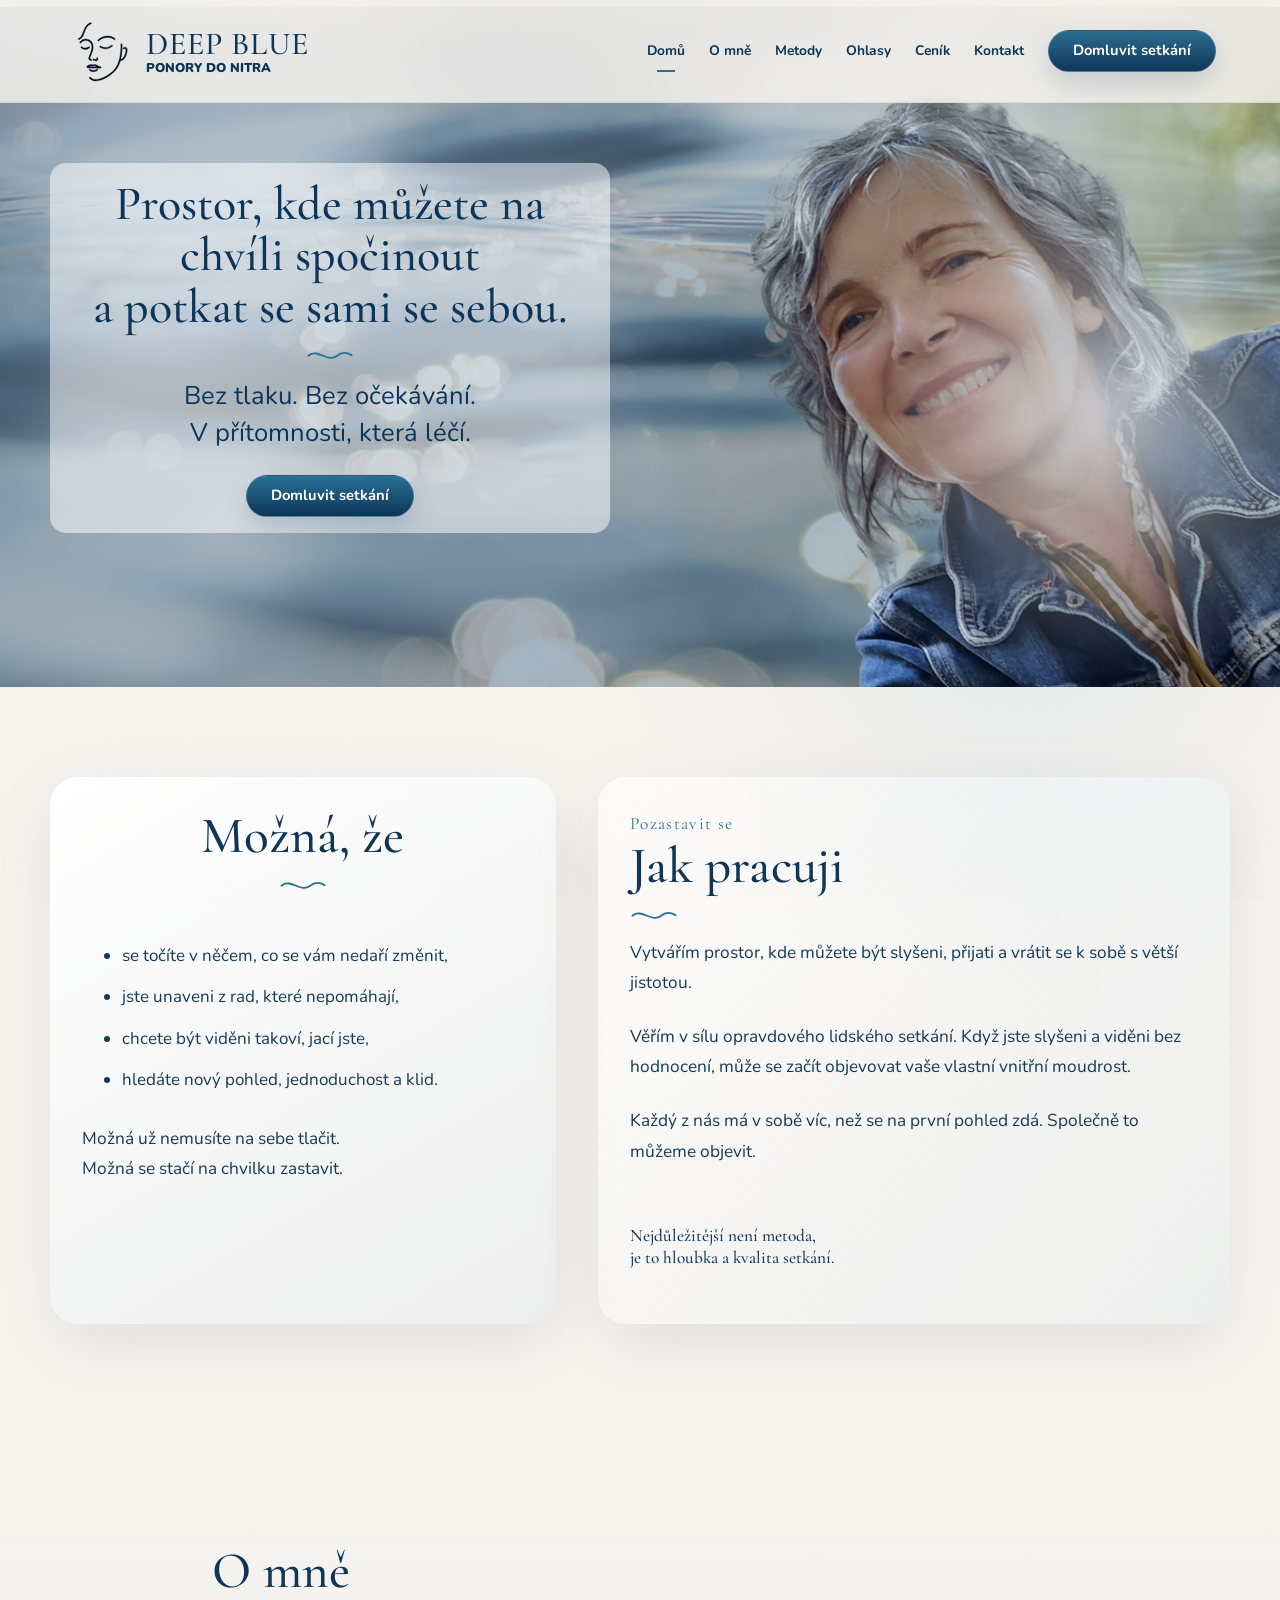
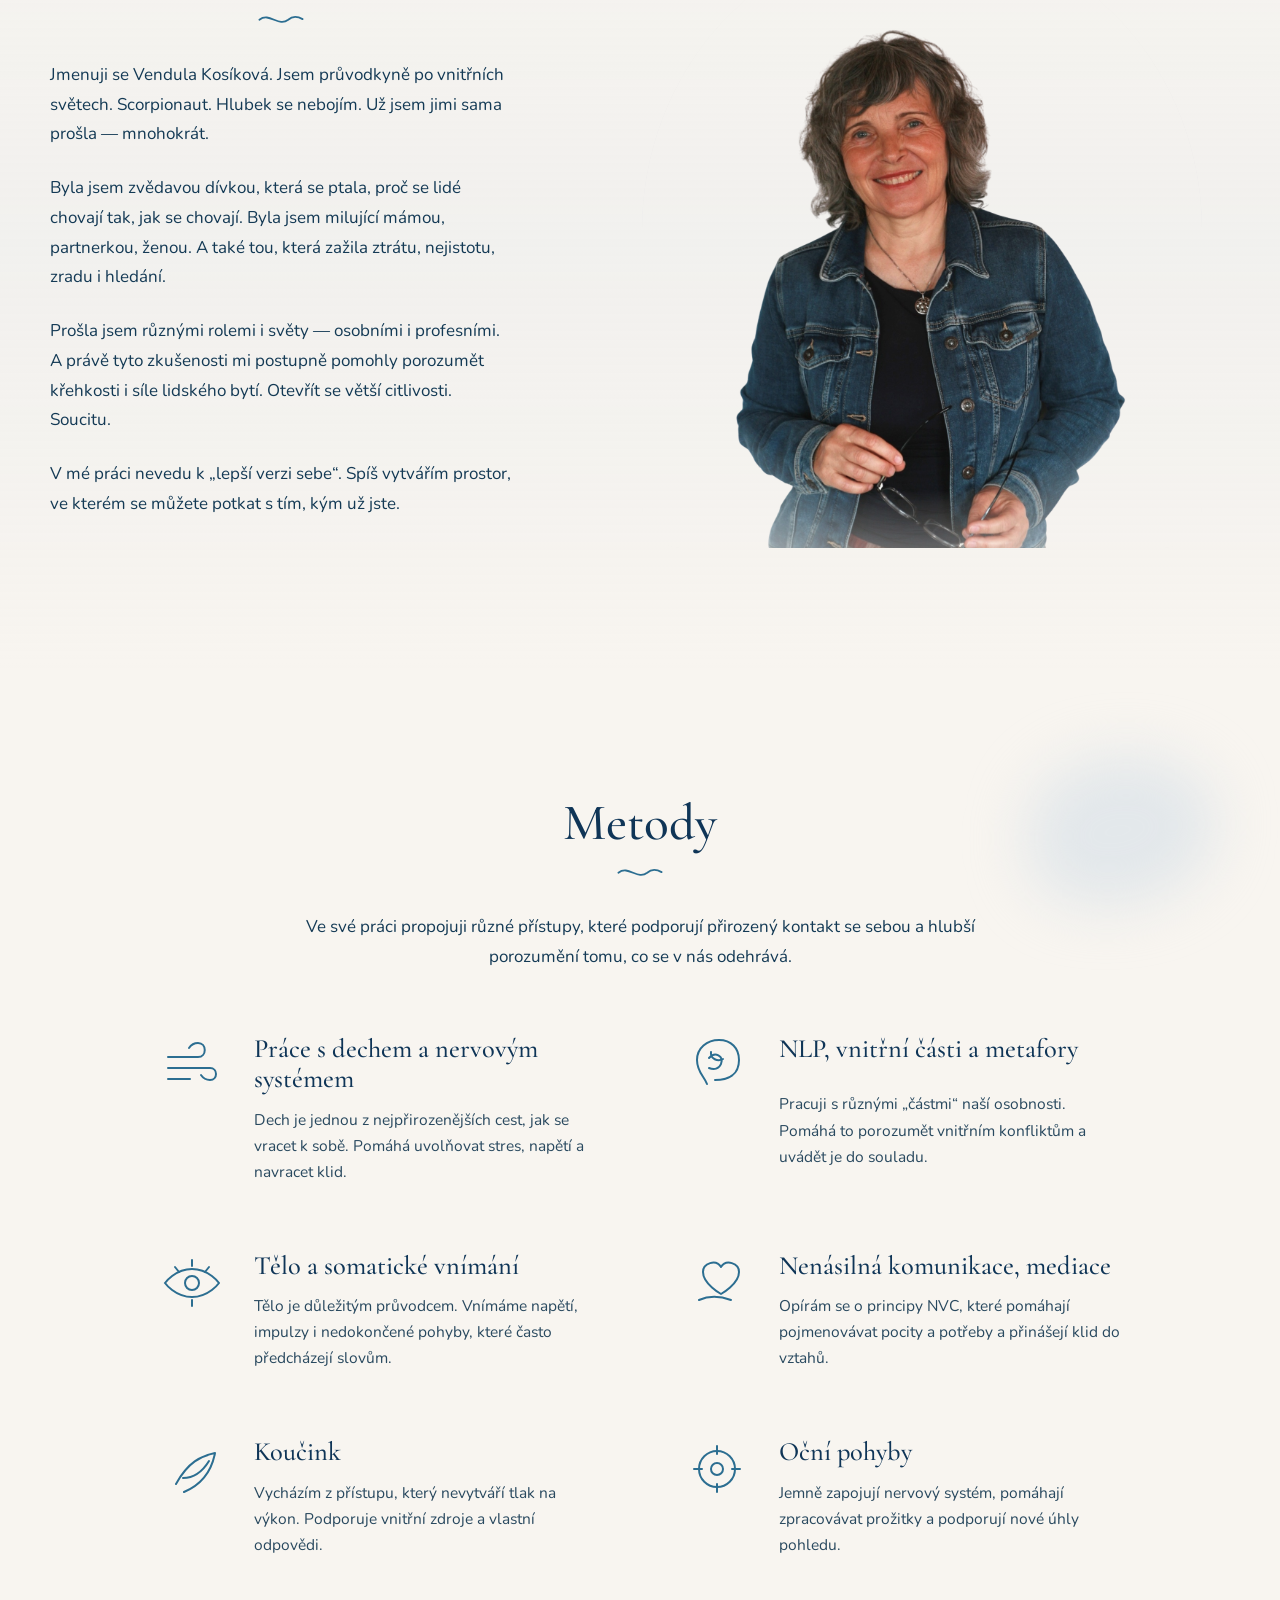
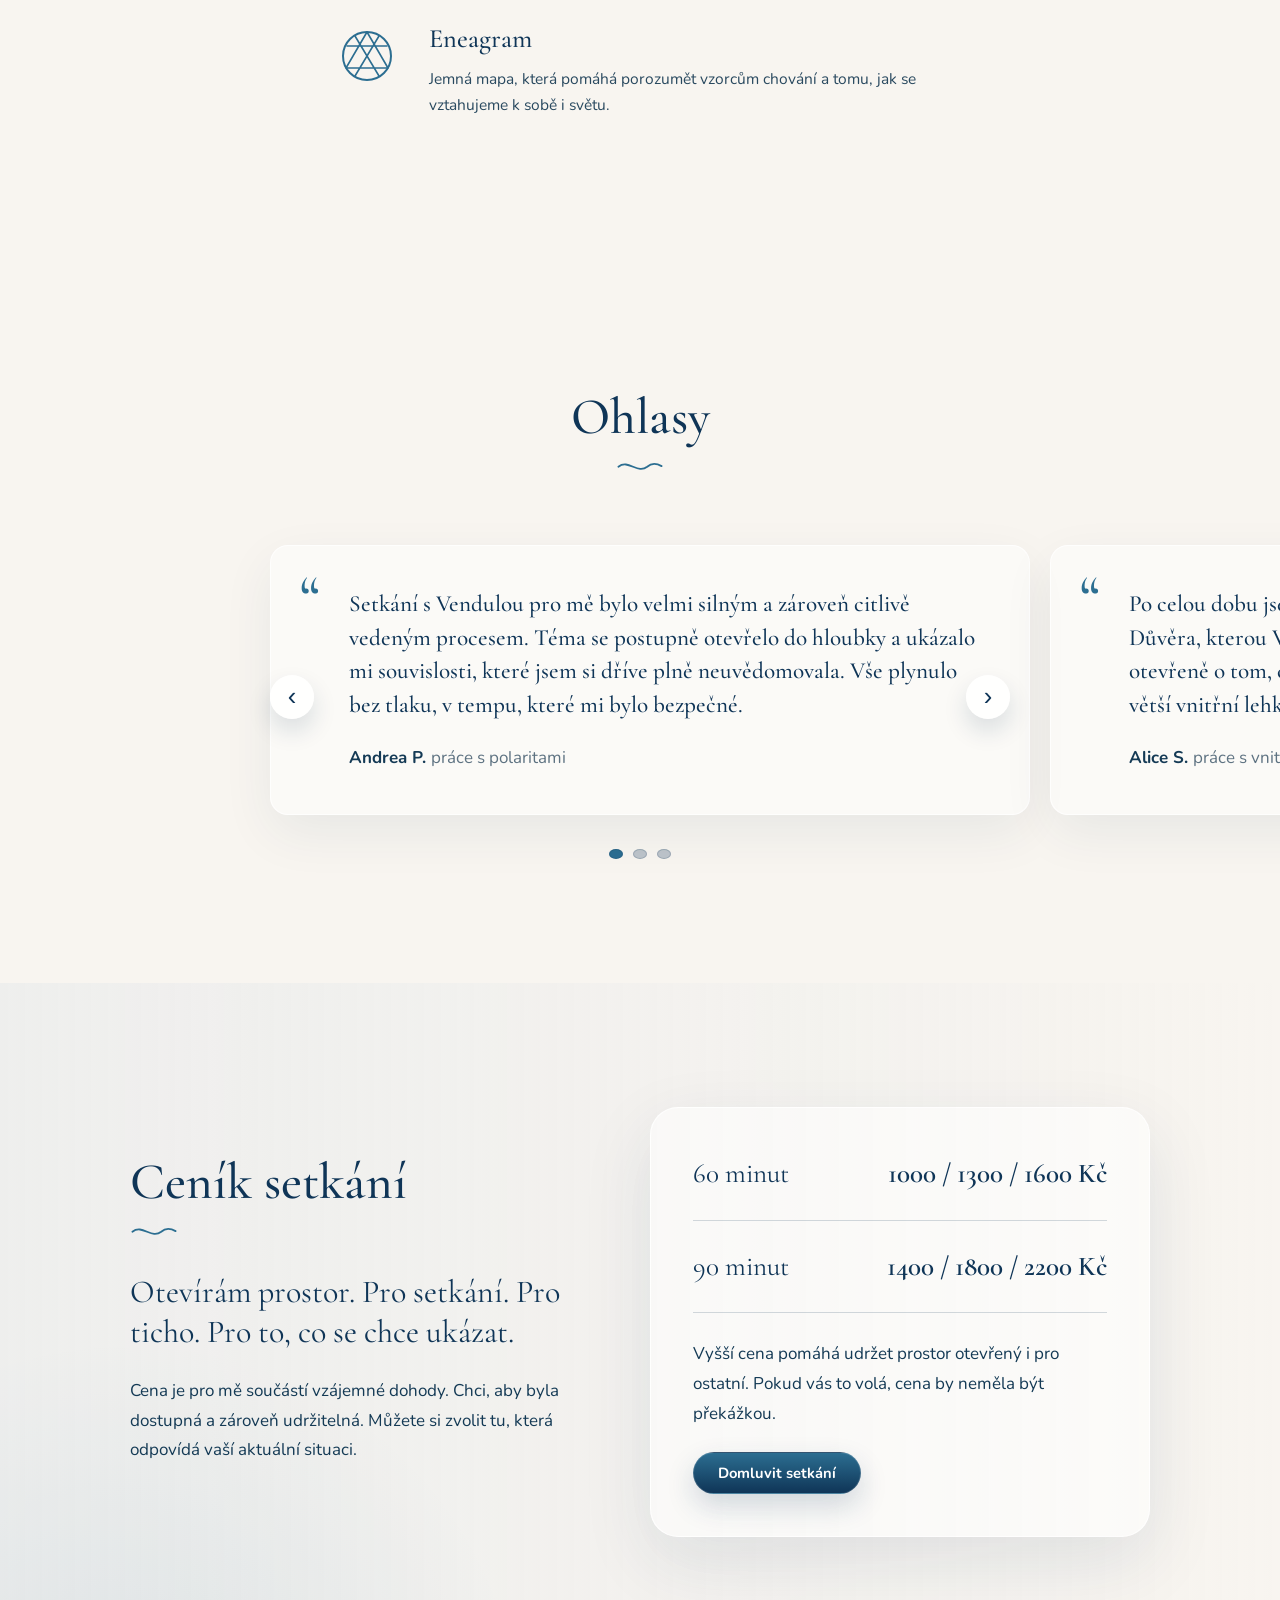
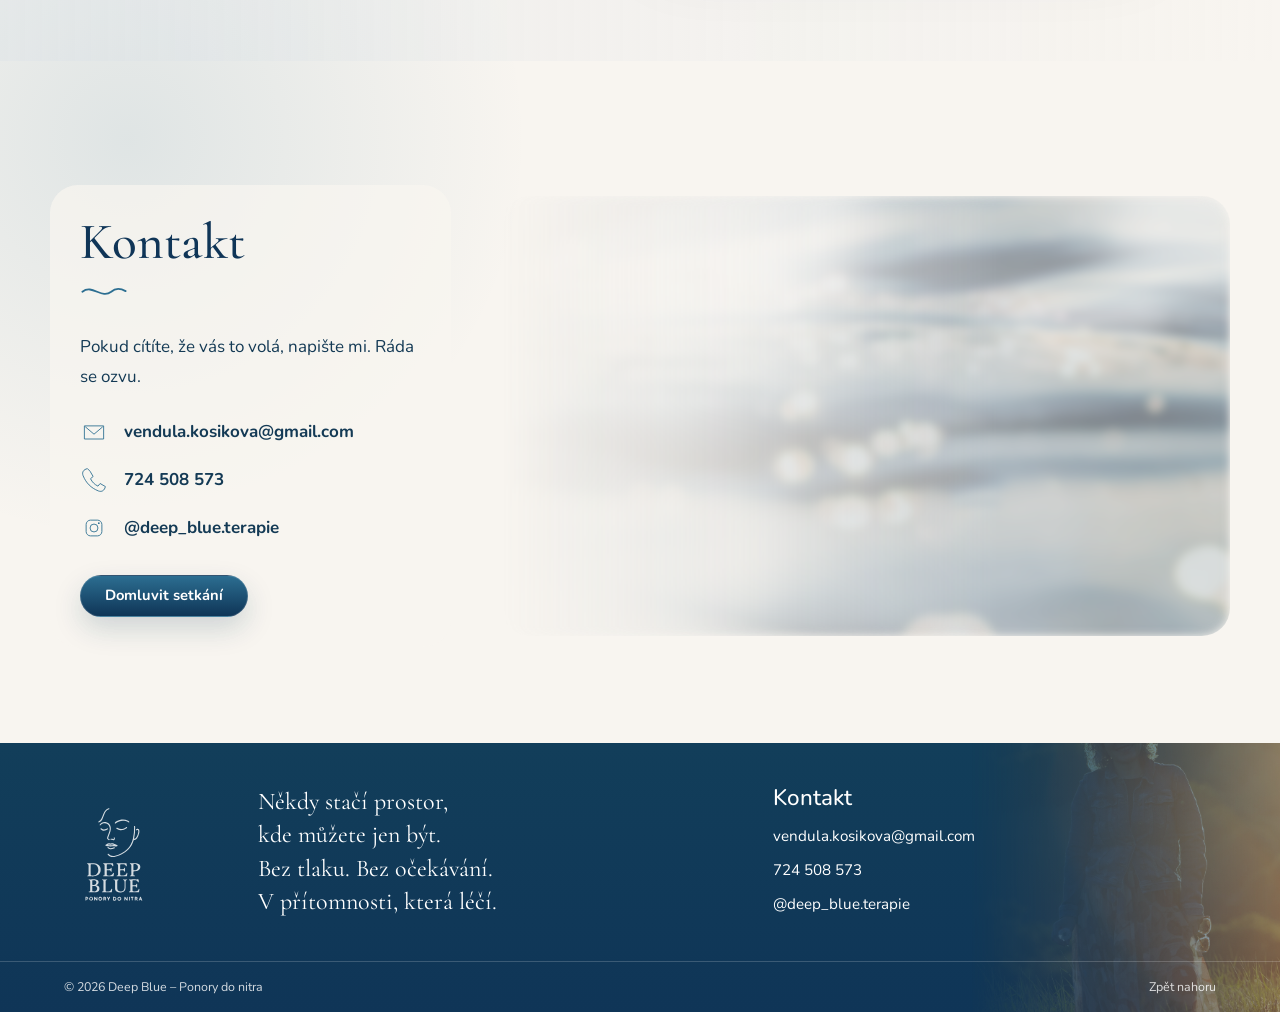
==== commit 1e895b7d: "repairs image changes" ====
--- a/index.html
+++ b/index.html
@@ -84,7 +84,7 @@
             <p>V mé práci nevedu k „lepší verzi sebe“. Spíš vytvářím prostor, ve kterém se můžete potkat s tím, kým už jste.</p>
           </div>
           <div class="about-visual">
-            <img src="assets/img/about-vendula1.jpg" alt="Vendula Kosíková, průvodkyně prostoru Deep Blue" loading="lazy">
+            <img src="assets/img/about-vendula1-bg-removed.png" alt="Vendula Kosíková, průvodkyně prostoru Deep Blue" loading="lazy">
           </div>
         </div>
       </section>
@@ -122,8 +122,9 @@
             <button class="carousel-control next" type="button" aria-label="Next quote">›</button>
             <div class="carousel-dots" aria-label="Carousel navigation"></div>
           </div>
-          <svg class="branch branch-testimonials" viewBox="0 0 130 300" aria-hidden="true"><path d="M65 292C56 210 61 120 74 10" fill="none" stroke="currentColor" stroke-width="1.5"/><path d="M63 235c-32-17-45-43-46-78 31 14 45 40 46 78zm8-40c31-19 45-48 45-83-31 13-46 42-45 83zm-7 68c-24-7-42-27-50-55 26 8 43 29 50 55zm7-108c-25-14-38-39-38-69 26 12 39 37 38 69z" fill="none" stroke="currentColor" stroke-width="1.5"/></svg>
-        </div>
+          <!-- <svg class="branch branch-testimonials" viewBox="0 0 130 300" aria-hidden="true"><path d="M65 292C56 210 61 120 74 10" fill="none" stroke="currentColor" stroke-width="1.5"/><path d="M63 235c-32-17-45-43-46-78 31 14 45 40 46 78zm8-40c31-19 45-48 45-83-31 13-46 42-45 83zm-7 68c-24-7-42-27-50-55 26 8 43 29 50 55zm7-108c-25-14-38-39-38-69 26 12 39 37 38 69z" fill="none" stroke="currentColor" stroke-width="1.5"/></svg>
+		  -->
+		</div>
       </section>
 
       <section class="section pricing" id="cenik" aria-labelledby="pricing-title">
--- a/assets/css/style.css
+++ b/assets/css/style.css
@@ -481,7 +481,9 @@
 	border-radius: 48% 48% 7% 7%;
 	mask-image: linear-gradient(#000 78%, transparent);
 	filter: saturate(.92) contrast(.95);
-	box-shadow: 0 26px 80px rgba(15, 53, 87, .12)
+	box-shadow: 0 26px 80px rgba(15, 53, 87, .12);
+	mask-image: radial-gradient(circle, black 60%, transparent 100%);
+  	-webkit-mask-image: radial-gradient(circle, black 60%, transparent 100%);
 }
 
 .branch {
@@ -772,9 +774,11 @@
 	width: 100%;
 	height: 440px;
 	object-fit: cover;
-	border-radius: 2px;
+	border-radius: 28px;
 	filter: saturate(.78) contrast(.94);
-	mask-image: linear-gradient(90deg, transparent, #000 16%, #000 100%)
+	mask-image: linear-gradient(90deg, transparent, #000 68%, #000 100%);
+	filter: blur(4px);
+	opacity: .6;
 }
 
 .site-footer {
@@ -791,7 +795,7 @@
 	top: 0;
 	width: 310px;
 	height: 100%;
-	background: url('../img/footer-light.png') center/cover no-repeat;
+	background: url('../img/about-vendula2.jpg') center/cover no-repeat;
 	opacity: .65;
 	mask-image: linear-gradient(90deg, transparent, #000)
 }
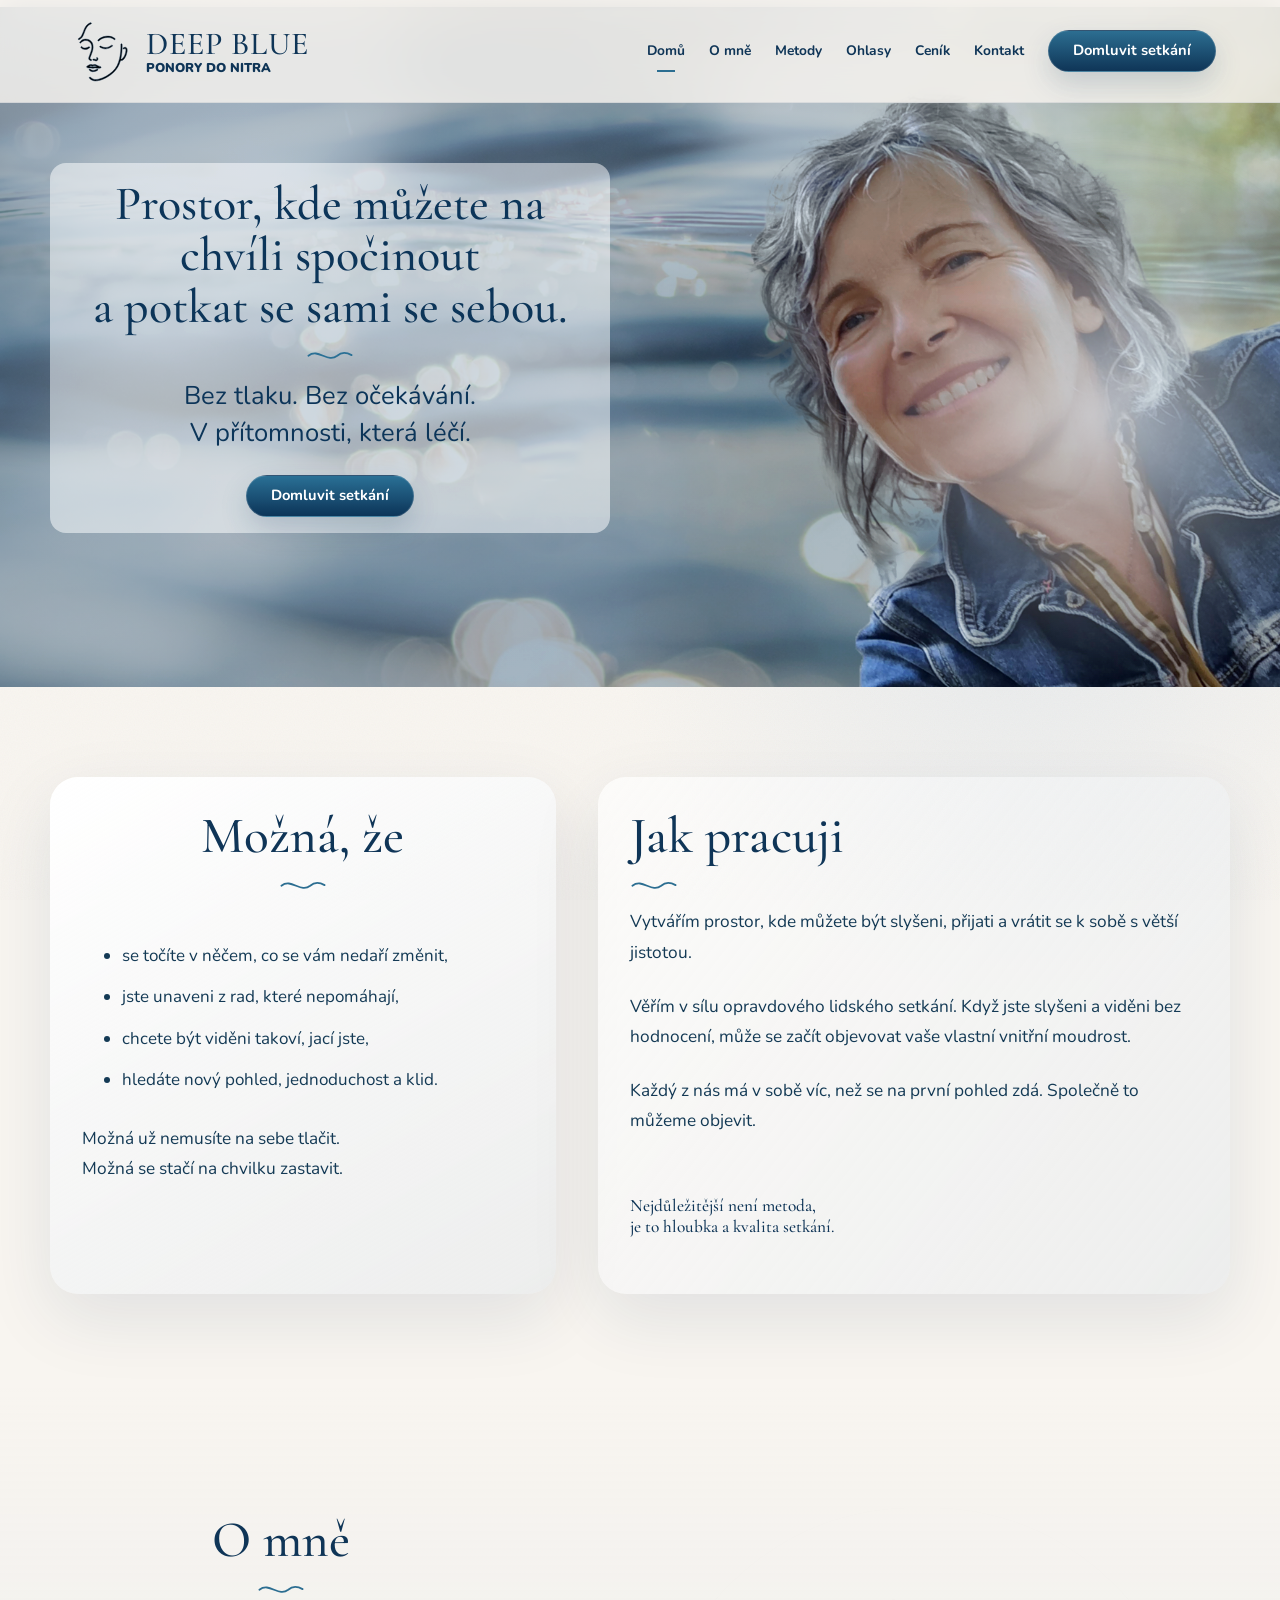
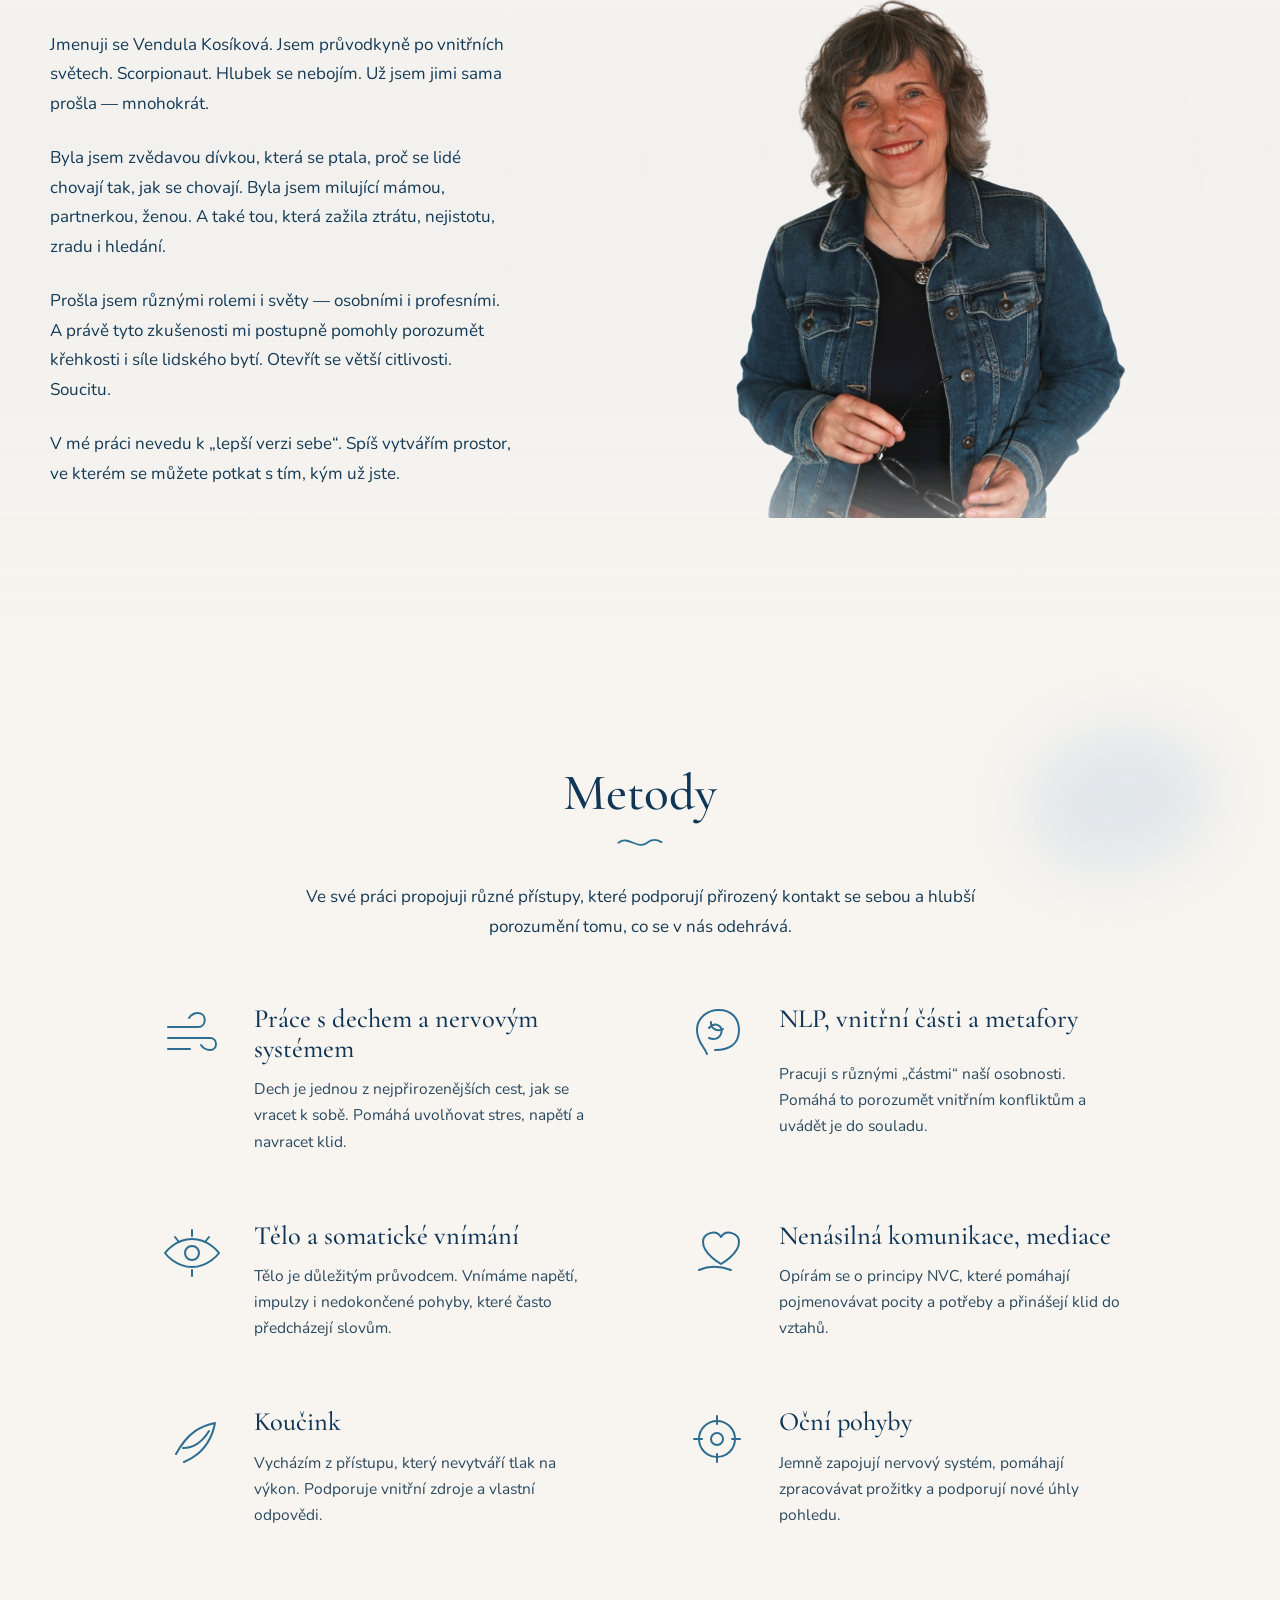
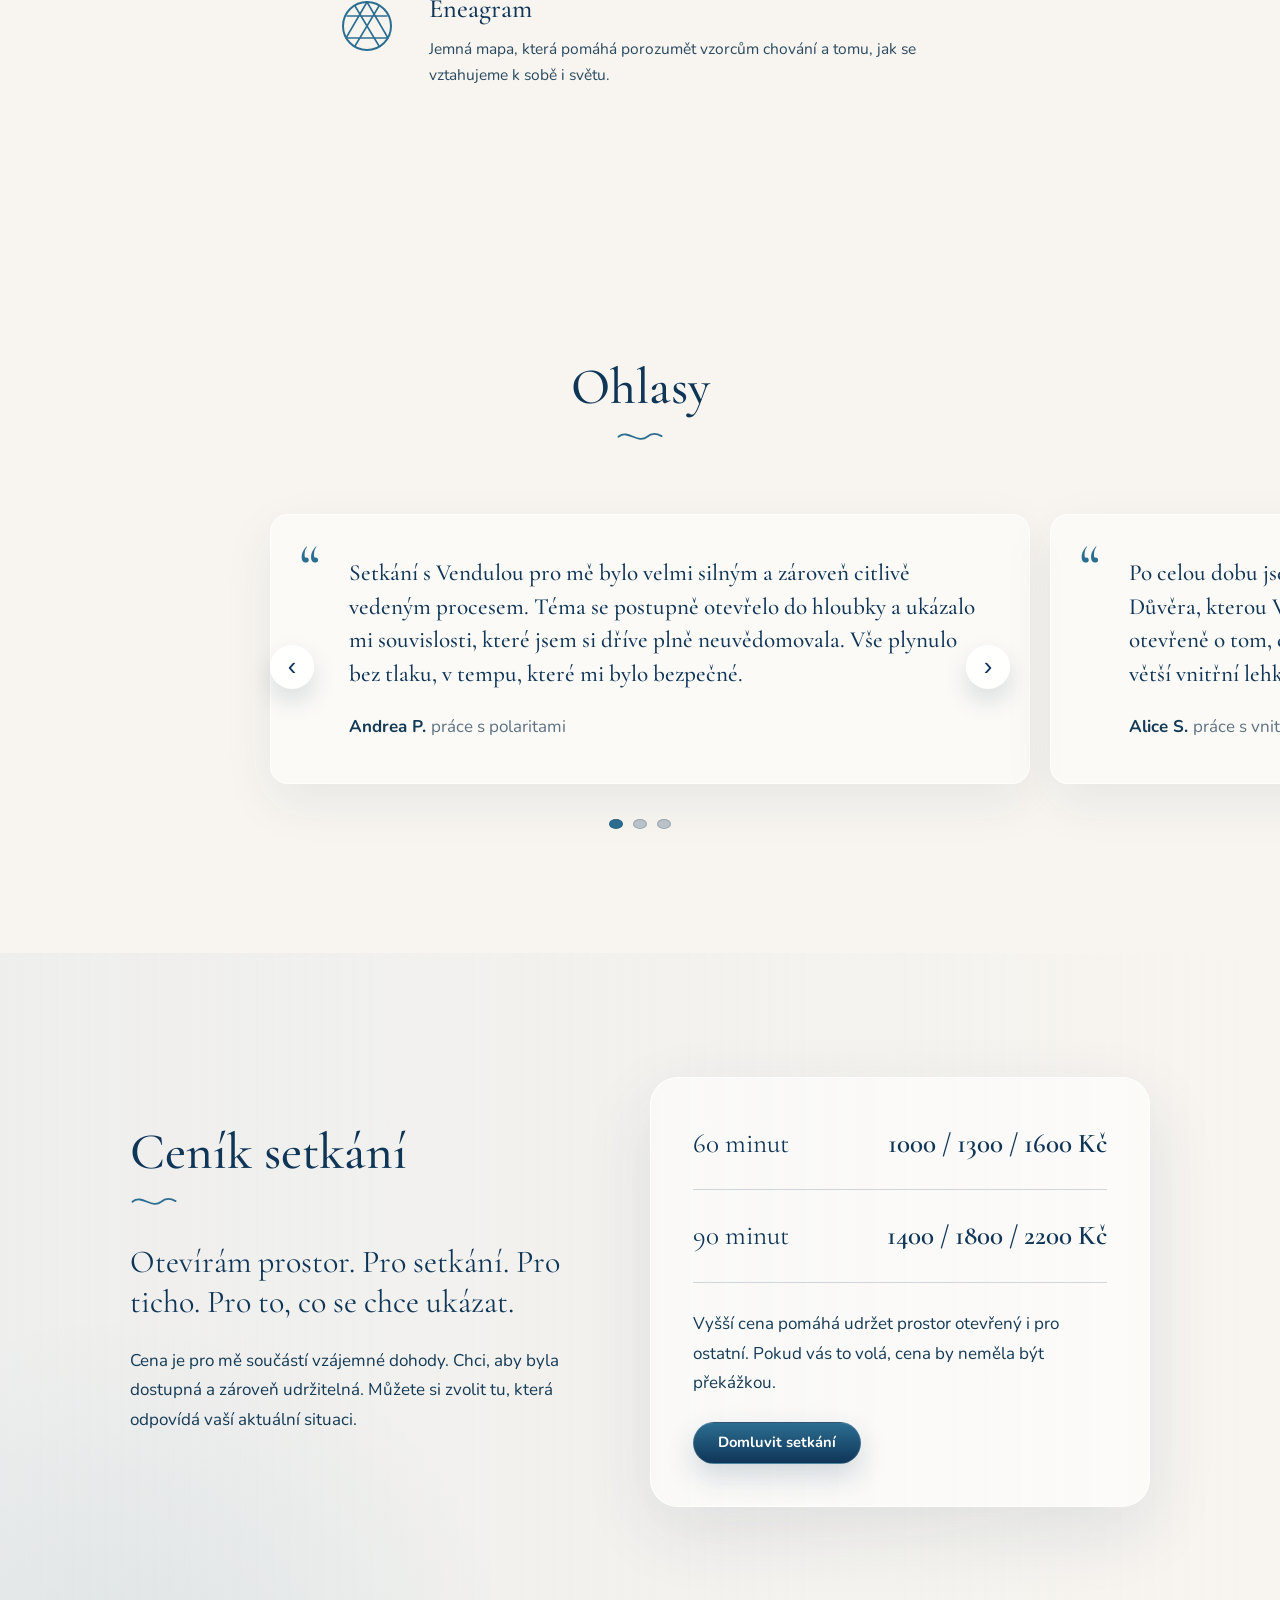
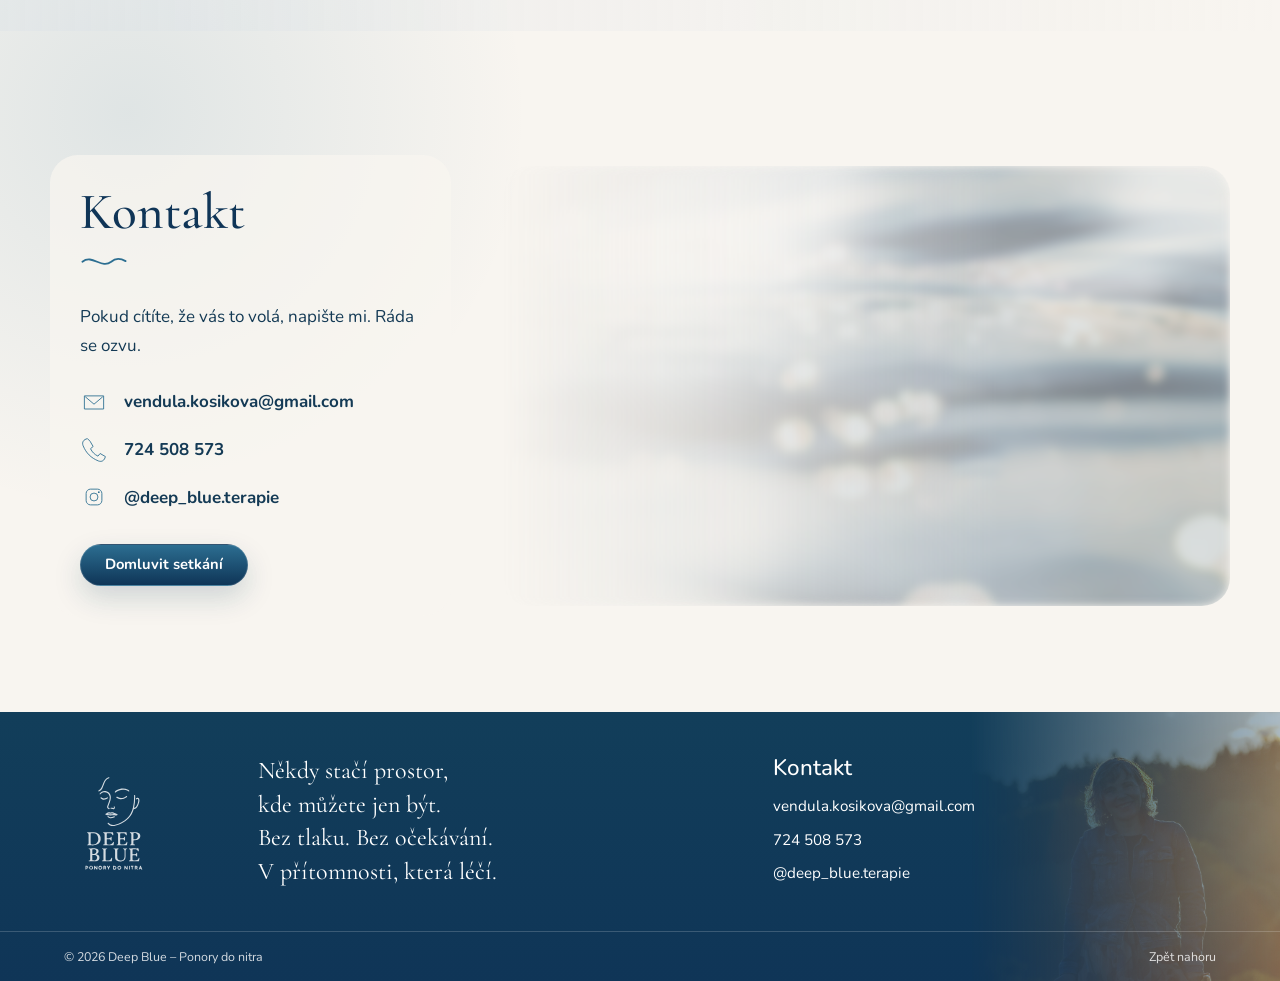
==== commit 66b08a37: "removed eybrow" ====
--- a/index.html
+++ b/index.html
@@ -64,7 +64,6 @@
             <p>Možná už nemusíte na sebe tlačit.<br>Možná se stačí na chvilku zastavit.</p>
           </div>
           <div class="intro-side intro-visual-card" aria-label="Přidaný prvek">
-            <p class="eyebrow">Pozastavit se</p>
             <h2 id="intro-title">Jak pracuji</h2>
             <p>Vytvářím prostor, kde můžete být slyšeni, přijati a vrátit se k sobě s větší jistotou.</p>
             <p>Věřím v sílu opravdového lidského setkání. Když jste slyšeni a viděni bez hodnocení, může se začít objevovat vaše vlastní vnitřní moudrost.</p>
--- a/assets/css/style.css
+++ b/assets/css/style.css
@@ -795,7 +795,7 @@
 	top: 0;
 	width: 310px;
 	height: 100%;
-	background: url('../img/about-vendula2.jpg') center/cover no-repeat;
+	background: url('../img/about-vendula2.jpg') top/cover no-repeat;
 	opacity: .65;
 	mask-image: linear-gradient(90deg, transparent, #000)
 }
@@ -1033,11 +1033,7 @@
 	.price-row {
 		display: grid;
 		font-size: 1.42rem
-	}
-
-	.contact-card {
-		padding-top: 0
-	}
+	}w
 
 	.footer-bottom {
 		display: grid;
